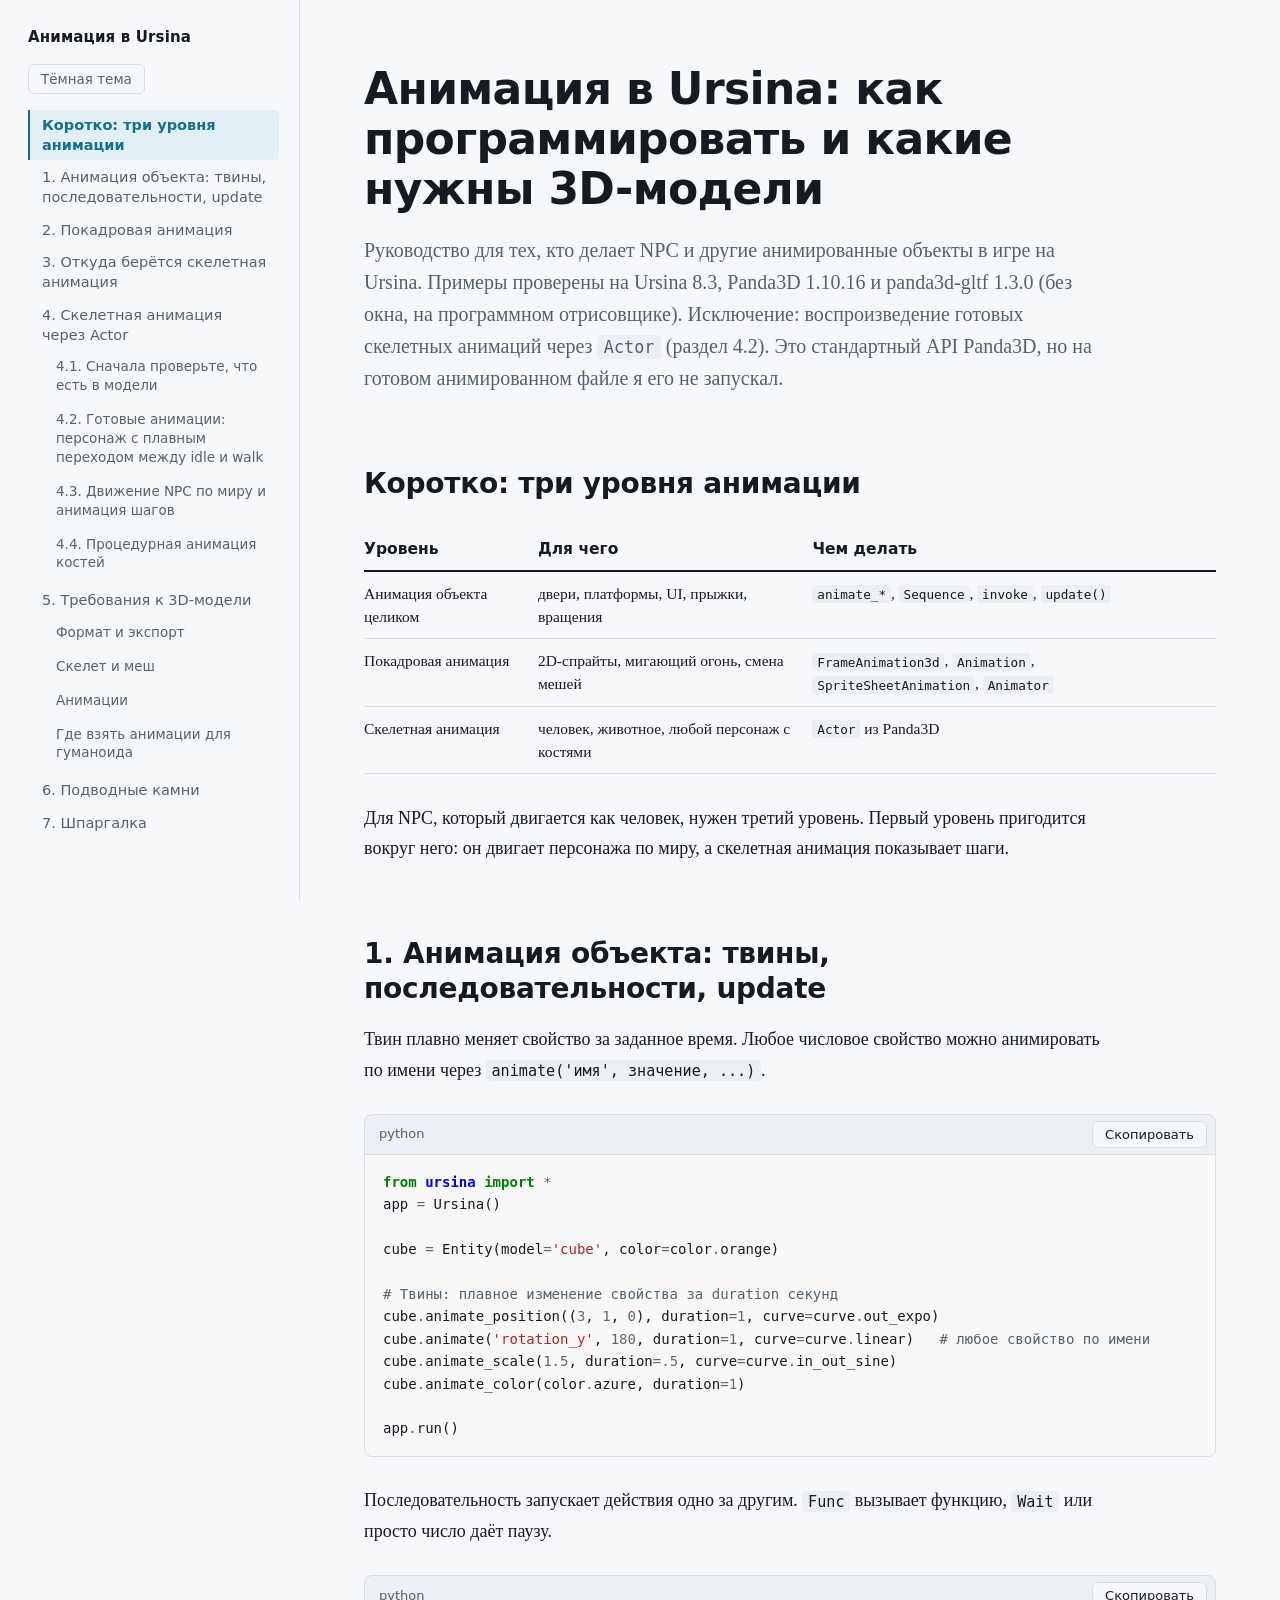
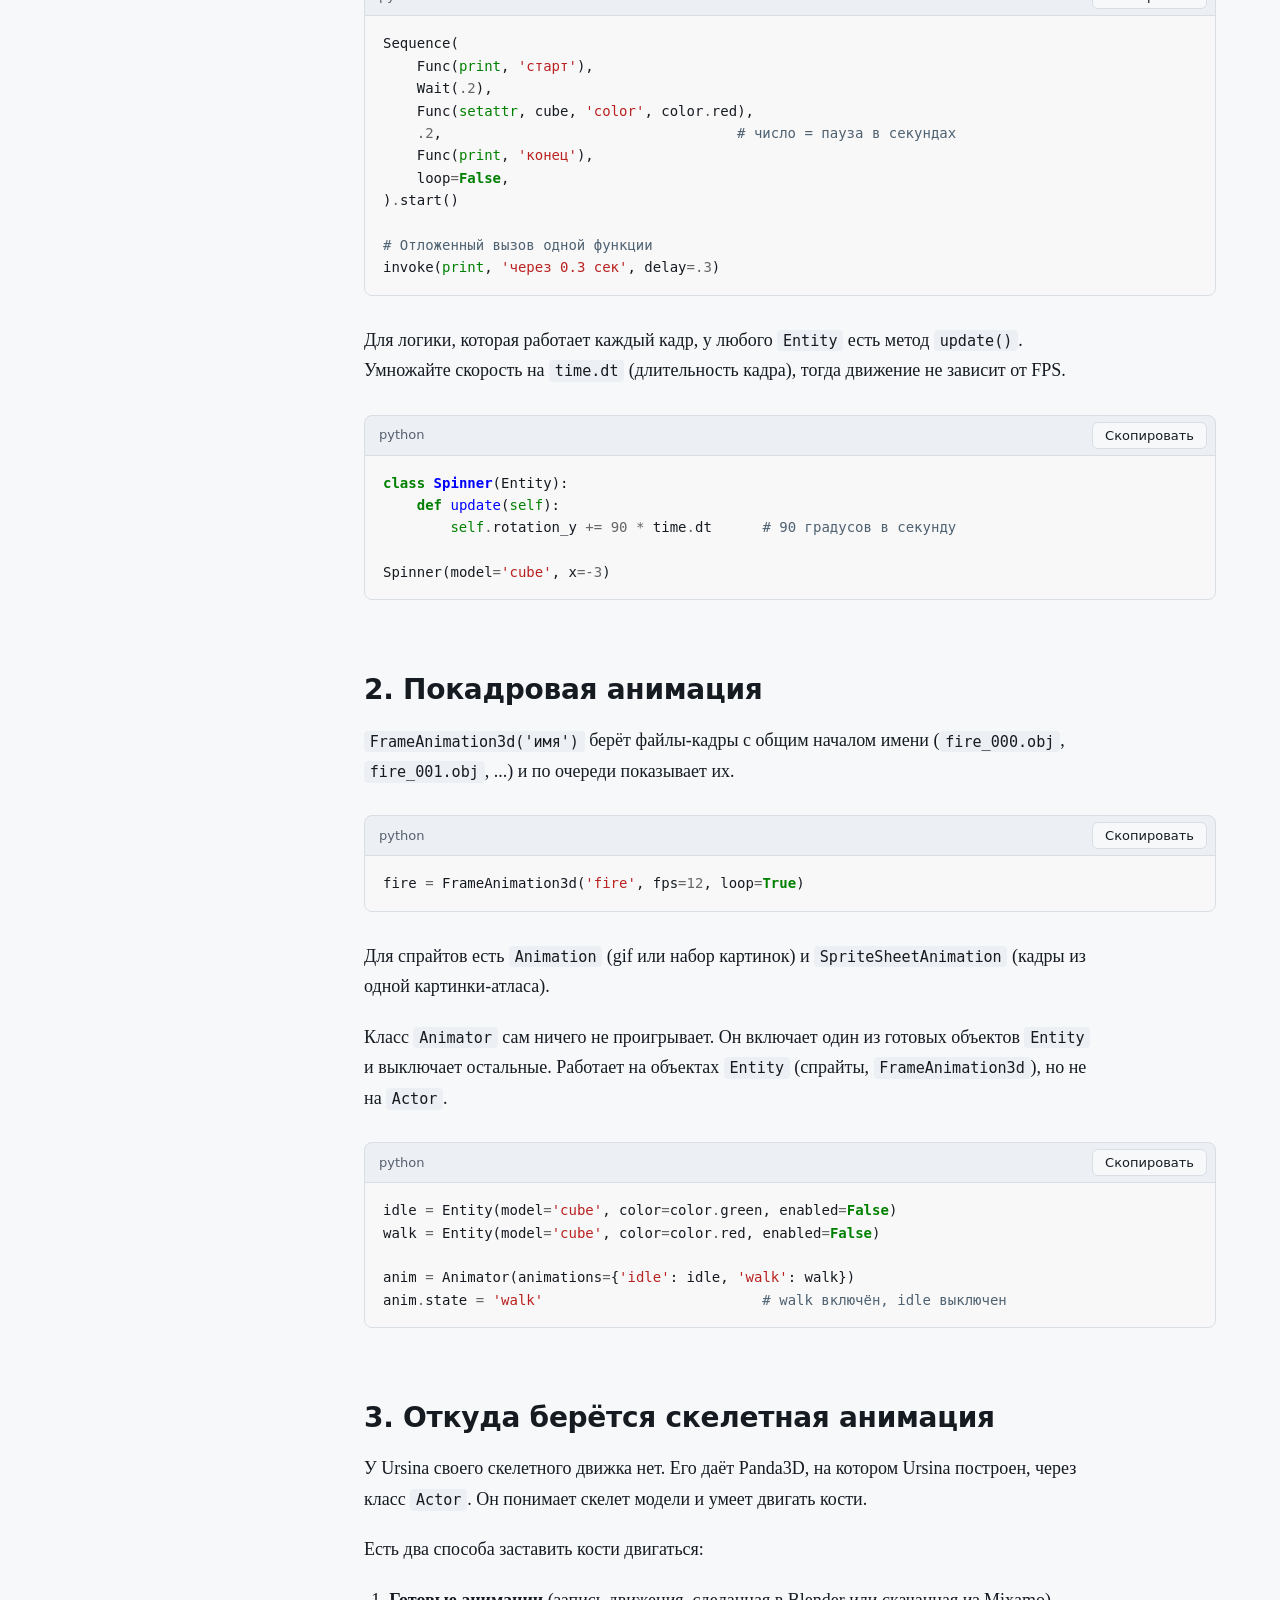
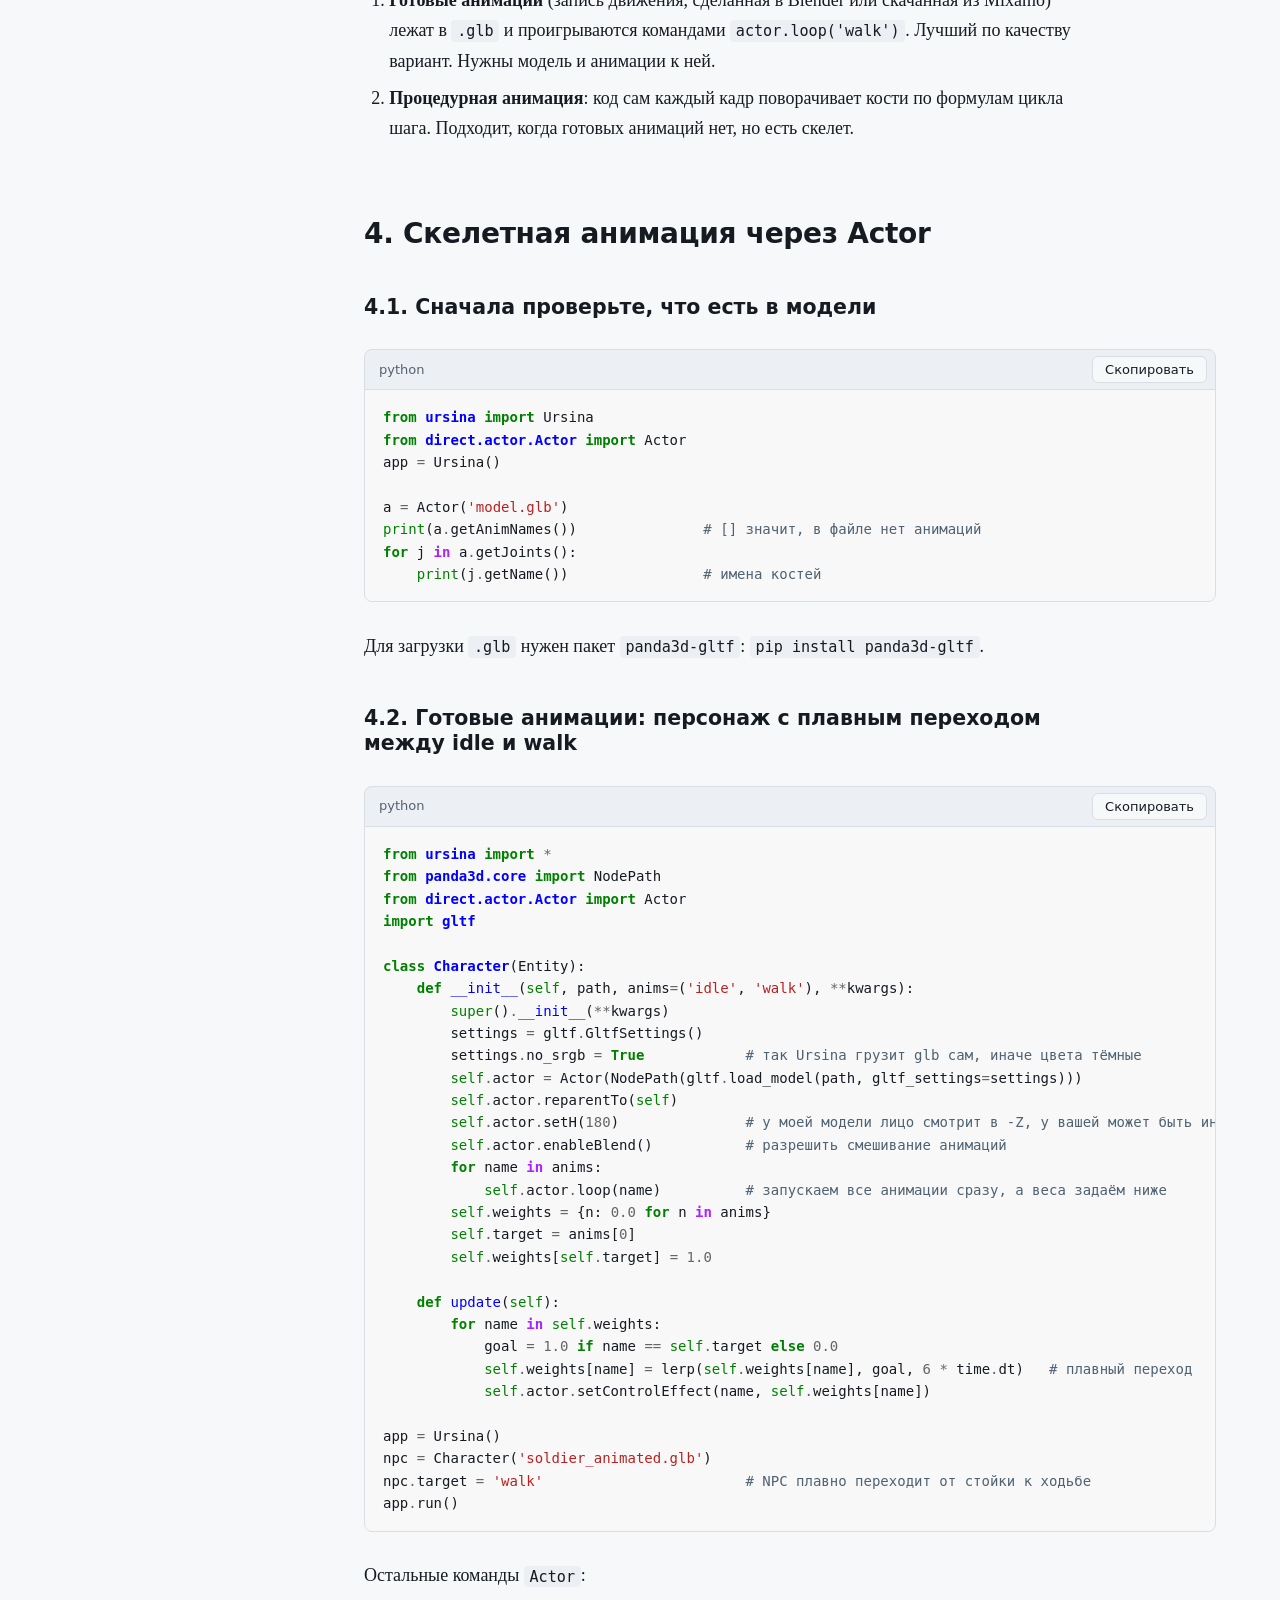
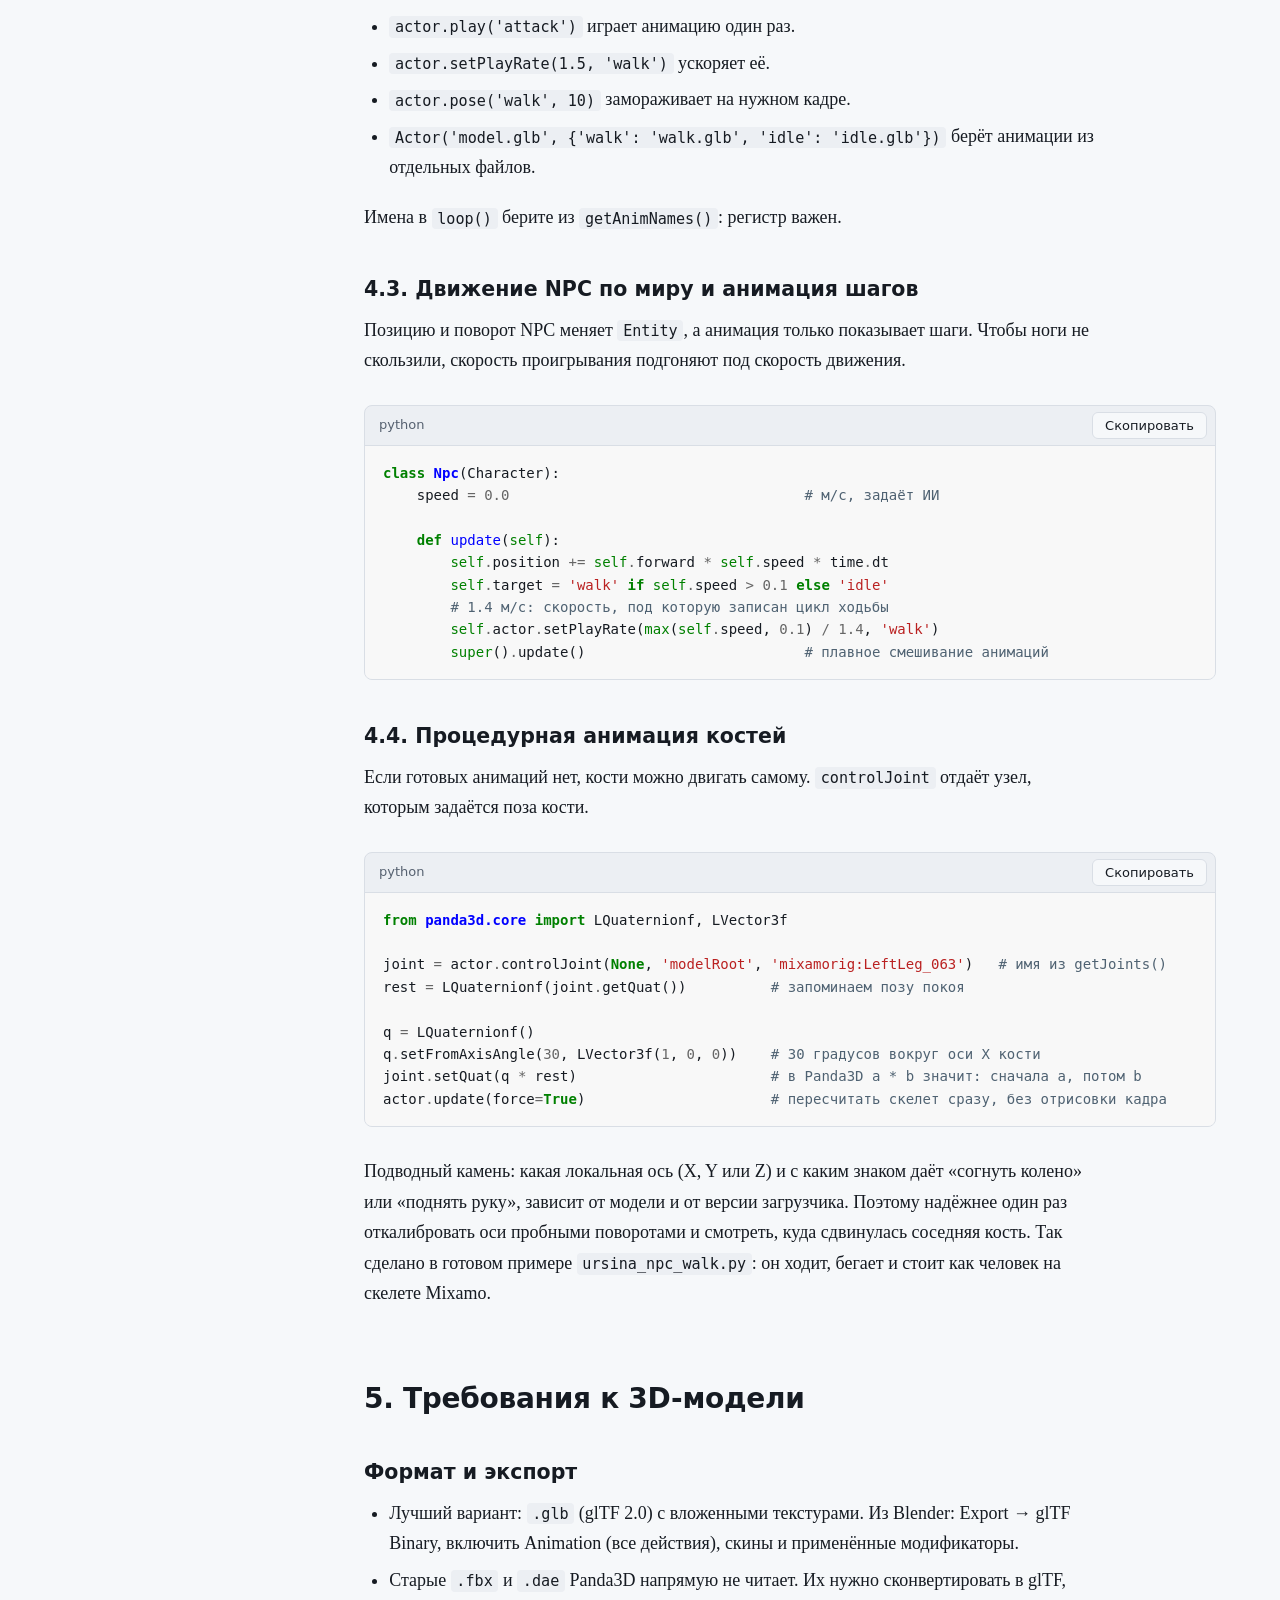
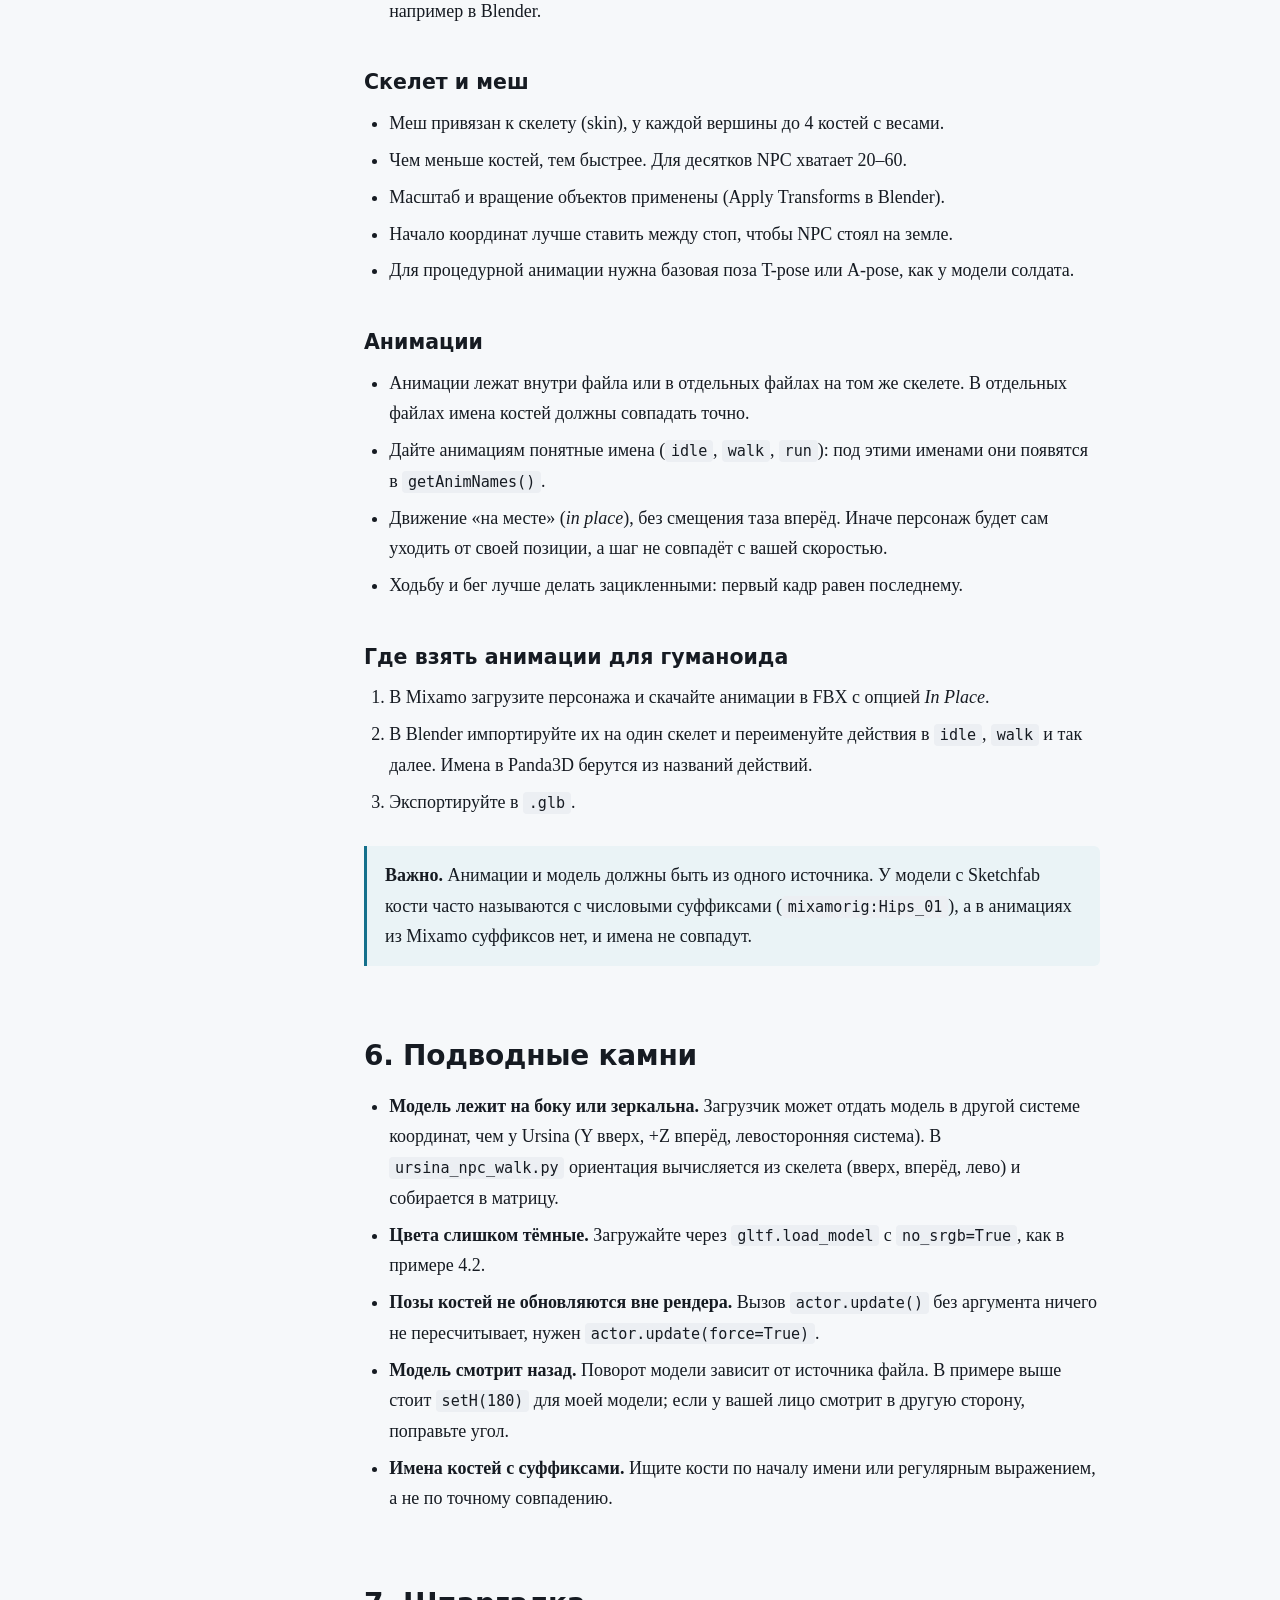
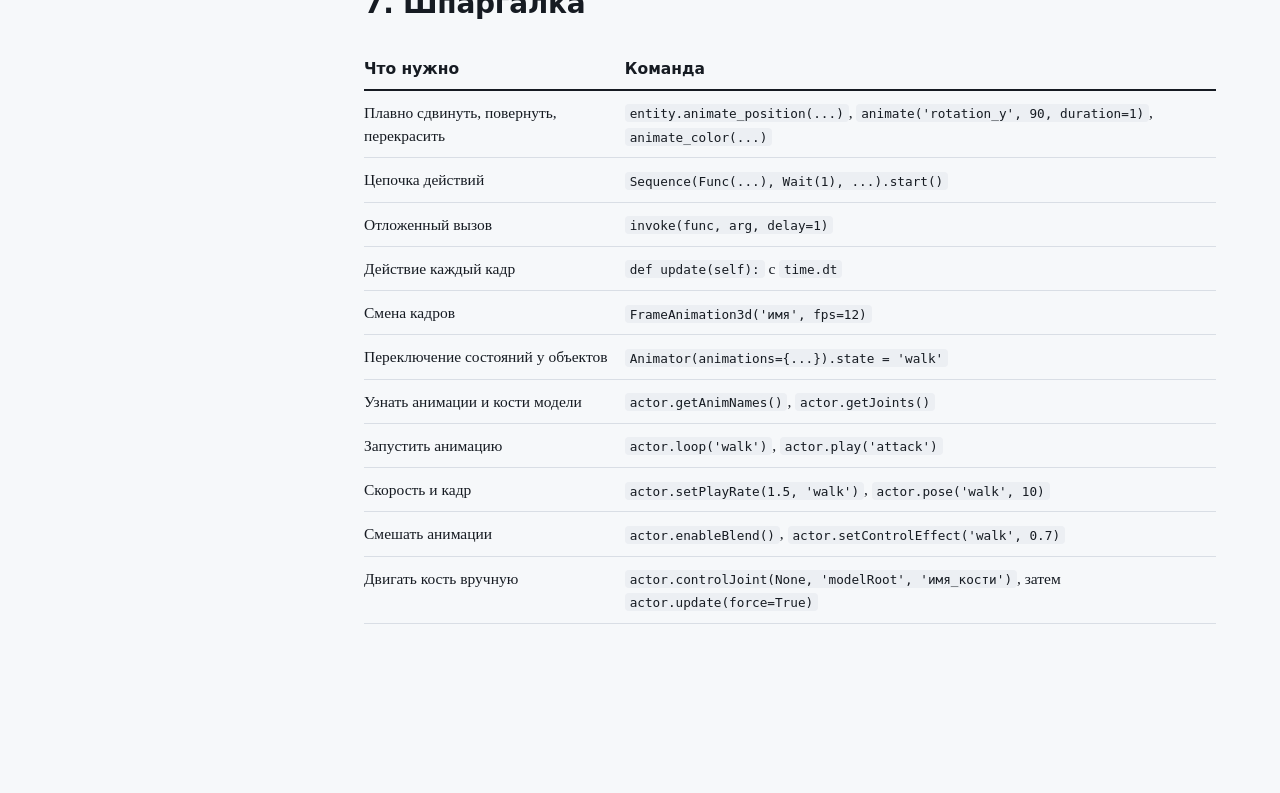
==== ursina_animation_guide.html @ b2404864 "Add files via upload" ====
<!DOCTYPE html>
<html lang="ru">
<head>
<meta charset="utf-8">
<meta name="viewport" content="width=device-width, initial-scale=1, viewport-fit=cover">
<title>Анимация в Ursina: как программировать и какие нужны 3D-модели</title>
<script>
/* Тема применяется до отрисовки, чтобы страница не мигала */
try { var t = localStorage.getItem('guide-theme'); if (t === 'dark' || t === 'light') document.documentElement.setAttribute('data-theme', t); } catch (e) {}
</script>
<style>
/* ---------- Цвет: светлая тема по умолчанию ---------- */
:root {
  --bg: #f6f8fa;
  --ink: #161b22;
  --muted: #566170;
  --rule: #d9dee5;
  --accent: #14708c;
  --accent-soft: #e2f0f5;
  --code-bg: #eceff3;
  --comment: #4f6272;
  --note-bg: #eaf3f6;
  --focus: #14708c;
  color-scheme: light;
}
@media (prefers-color-scheme: dark) {
  :root:not([data-theme="light"]) {
    --bg: #0e1217; --ink: #e3e8ee; --muted: #9aa5b3; --rule: #27303a;
    --accent: #67c3ea; --accent-soft: #14262f; --code-bg: #151b23;
    --comment: #8b9db0; --note-bg: #131f27; --focus: #67c3ea;
    color-scheme: dark;
  }
}
:root[data-theme="dark"] {
  --bg: #0e1217; --ink: #e3e8ee; --muted: #9aa5b3; --rule: #27303a;
  --accent: #67c3ea; --accent-soft: #14262f; --code-bg: #151b23;
  --comment: #8b9db0; --note-bg: #131f27; --focus: #67c3ea;
  color-scheme: dark;
}

/* ---------- База ---------- */
*, *::before, *::after { box-sizing: border-box; }
html { -webkit-text-size-adjust: 100%; }
@media (prefers-reduced-motion: no-preference) { html { scroll-behavior: smooth; } }
body {
  margin: 0;
  background: var(--bg);
  color: var(--ink);
  font-family: Georgia, "Noto Serif", "Times New Roman", serif;
  font-size: 18px;
  line-height: 1.7;
}
:focus-visible { outline: 2px solid var(--focus); outline-offset: 2px; border-radius: 3px; }
a { color: var(--accent); text-underline-offset: 3px; }

.sans, .toc, .topbar, .copy, .theme-toggle, h1, h2, h3, th, .lang {
  font-family: system-ui, -apple-system, "Segoe UI", Roboto, "Helvetica Neue", Arial, sans-serif;
}
code, pre, kbd {
  font-family: ui-monospace, "SF Mono", "Cascadia Code", Menlo, Consolas, "DejaVu Sans Mono", monospace;
}

/* ---------- Раскладка ---------- */
.layout { display: grid; grid-template-columns: 300px minmax(0, 1fr); min-height: 100vh; }

.sidebar {
  position: sticky; top: 0; height: 100vh; overflow-y: auto;
  padding: 28px 20px 24px 28px;
  border-right: 1px solid var(--rule);
  display: flex; flex-direction: column; gap: 16px;
}
.sidebar .brand {
  font: 600 15px/1.3 system-ui, -apple-system, "Segoe UI", Roboto, sans-serif;
  letter-spacing: .01em; margin: 0;
}
.toc { font-size: 14.5px; line-height: 1.4; flex: 1; }
.toc ul { list-style: none; margin: 0; padding: 0; }
.toc > ul > li { margin: 0 0 2px; }
.toc ul ul { margin: 2px 0 8px 0; }
.toc a {
  display: block; text-decoration: none; color: var(--muted);
  padding: 5px 10px 5px 12px; border-left: 2px solid transparent; border-radius: 0 4px 4px 0;
}
.toc ul ul a { padding-left: 26px; font-size: 13.5px; }
.toc a:hover { color: var(--ink); background: var(--accent-soft); }
.toc a[aria-current="location"] {
  color: var(--accent); border-left-color: var(--accent); background: var(--accent-soft); font-weight: 600;
}
.theme-toggle {
  align-self: flex-start; font-size: 13.5px; color: var(--muted); background: none;
  border: 1px solid var(--rule); border-radius: 6px; padding: 6px 12px; cursor: pointer;
}
.theme-toggle:hover { color: var(--ink); border-color: var(--muted); }

.main { padding: 64px clamp(20px, 5vw, 80px) 140px; min-width: 0; }
.prose { max-width: 56rem; margin: 0 auto 0 0; }
/* Текст держим в комфортной строке, а блоки кода и таблицы разрешаем шире: в коде важны комментарии */
.prose > p, .prose > ul, .prose > ol, .prose > h2, .prose > h3, .prose > blockquote, .hero { max-width: 46rem; }

/* ---------- Шапка документа ---------- */
.hero { margin-bottom: 48px; }
.hero h1 {
  font-size: clamp(30px, 4.4vw, 44px); line-height: 1.14; letter-spacing: -.015em;
  font-weight: 650; margin: 0 0 20px;
}
.lead { font-size: 20px; line-height: 1.6; color: var(--muted); margin: 0; }

/* ---------- Текст ---------- */
h2, h3 { line-height: 1.25; scroll-margin-top: 28px; position: relative; }
h2 { font-size: 28px; font-weight: 650; letter-spacing: -.01em; margin: 72px 0 18px; }
h3 { font-size: 20.5px; font-weight: 650; margin: 44px 0 12px; }
p, ul, ol { margin: 0 0 1.1em; }
li { margin-bottom: .35em; }
ul, ol { padding-left: 1.4em; }
strong { font-weight: 700; }
.anchor {
  position: absolute; left: -1.1em; top: 0; width: 1em; text-align: center;
  text-decoration: none; color: var(--muted); opacity: 0; font-weight: 400;
}
h2:hover .anchor, h3:hover .anchor, .anchor:focus-visible { opacity: 1; }

:not(pre) > code {
  background: var(--code-bg); padding: .12em .38em; border-radius: 4px; font-size: .84em;
  overflow-wrap: anywhere;
}

blockquote {
  margin: 1.6em 0; padding: 14px 18px; background: var(--note-bg);
  border-left: 3px solid var(--accent); border-radius: 0 6px 6px 0;
}
blockquote p:last-child { margin-bottom: 0; }

/* ---------- Таблицы ---------- */
.table-wrap { overflow-x: auto; margin: 1.6em 0; }
table { border-collapse: collapse; width: 100%; font-size: 15.5px; line-height: 1.5; }
th { text-align: left; font-weight: 650; padding: 8px 14px 8px 0; border-bottom: 2px solid var(--ink); white-space: nowrap; }
td { padding: 10px 14px 10px 0; border-bottom: 1px solid var(--rule); vertical-align: top; }
td code { font-size: .82em; }

/* ---------- Блоки кода ---------- */
.code { margin: 1.6em 0; border: 1px solid var(--rule); border-radius: 8px; overflow: hidden; background: var(--code-bg); }
.code-bar {
  display: flex; align-items: center; justify-content: space-between;
  padding: 6px 8px 6px 14px; border-bottom: 1px solid var(--rule);
}
.lang { font-size: 13px; color: var(--muted); }
.copy {
  font-size: 13px; color: var(--ink); background: var(--bg); border: 1px solid var(--rule);
  border-radius: 6px; padding: 5px 12px; cursor: pointer; min-width: 112px;
}
.copy:hover { border-color: var(--accent); color: var(--accent); }
.copy[data-state="done"] { border-color: var(--accent); color: var(--accent); }
.copy[data-state="fail"] { border-color: #c2410c; color: #c2410c; }
.code pre {
  margin: 0; padding: 16px 18px; overflow-x: auto; background: var(--code-bg);
  font-size: 14px; line-height: 1.6; tab-size: 4;
}
.code pre code { background: none; padding: 0; font-size: inherit; }

/* Комментарии в коде несут пояснения: делаем их читаемыми, не бледными */
.code pre .c, .code pre .c1, .code pre .cm, .code pre .ch, .code pre .cs, .code pre .sd { color: var(--comment) !important; font-style: normal !important; }

/* ---------- Мобильная верхняя панель ---------- */
.topbar { display: none; }
.backdrop { display: none; }

@media (max-width: 960px) {
  .layout { display: block; }
  .topbar {
    display: flex; align-items: center; gap: 12px;
    position: fixed; top: 0; left: 0; right: 0; z-index: 20; height: 52px;
    padding: 0 16px; padding-top: env(safe-area-inset-top, 0px);
    background: var(--bg); border-bottom: 1px solid var(--rule);
    font-size: 15px; font-weight: 600;
  }
  .topbar button {
    font: inherit; font-weight: 500; font-size: 14px; color: var(--ink); background: none;
    border: 1px solid var(--rule); border-radius: 6px; padding: 6px 12px; cursor: pointer;
  }
  .sidebar {
    position: fixed; z-index: 30; left: 0; top: 0; bottom: 0; width: min(320px, 86vw); height: auto;
    background: var(--bg); transform: translateX(-102%);
    padding-top: calc(28px + env(safe-area-inset-top, 0px));
    padding-bottom: calc(24px + env(safe-area-inset-bottom, 0px));
  }
  @media (prefers-reduced-motion: no-preference) { .sidebar { transition: transform .2s ease; } }
  body.nav-open .sidebar { transform: none; }
  body.nav-open .backdrop { display: block; position: fixed; inset: 0; z-index: 25; background: rgba(0, 0, 0, .4); }
  .main { padding-top: 84px; padding-left: max(20px, env(safe-area-inset-left, 0px)); padding-right: max(20px, env(safe-area-inset-right, 0px)); }
  h2, h3 { scroll-margin-top: 72px; }
  .anchor { display: none; }
  body { font-size: 17px; }
  .lead { font-size: 18px; }
}

@media print {
  .sidebar, .topbar, .copy, .anchor { display: none !important; }
  .layout { display: block; }
  body { background: #fff; color: #000; }
  .code pre { white-space: pre-wrap; }
}

/* ---------- Подсветка синтаксиса (Pygments) ---------- */
pre { line-height: 125%; }
td.linenos .normal { color: inherit; background-color: transparent; padding-left: 5px; padding-right: 5px; }
span.linenos { color: inherit; background-color: transparent; padding-left: 5px; padding-right: 5px; }
td.linenos .special { color: #000000; background-color: #ffffc0; padding-left: 5px; padding-right: 5px; }
span.linenos.special { color: #000000; background-color: #ffffc0; padding-left: 5px; padding-right: 5px; }
.code pre .hll { background-color: #ffffcc }
.code pre { background: #f8f8f8; }
.code pre .c { color: #3D7B7B; font-style: italic } /* Comment */
.code pre .err { border: 1px solid #F00 } /* Error */
.code pre .k { color: #008000; font-weight: bold } /* Keyword */
.code pre .o { color: #666 } /* Operator */
.code pre .ch { color: #3D7B7B; font-style: italic } /* Comment.Hashbang */
.code pre .cm { color: #3D7B7B; font-style: italic } /* Comment.Multiline */
.code pre .cp { color: #9C6500 } /* Comment.Preproc */
.code pre .cpf { color: #3D7B7B; font-style: italic } /* Comment.PreprocFile */
.code pre .c1 { color: #3D7B7B; font-style: italic } /* Comment.Single */
.code pre .cs { color: #3D7B7B; font-style: italic } /* Comment.Special */
.code pre .gd { color: #A00000 } /* Generic.Deleted */
.code pre .ge { font-style: italic } /* Generic.Emph */
.code pre .ges { font-weight: bold; font-style: italic } /* Generic.EmphStrong */
.code pre .gr { color: #E40000 } /* Generic.Error */
.code pre .gh { color: #000080; font-weight: bold } /* Generic.Heading */
.code pre .gi { color: #008400 } /* Generic.Inserted */
.code pre .go { color: #717171 } /* Generic.Output */
.code pre .gp { color: #000080; font-weight: bold } /* Generic.Prompt */
.code pre .gs { font-weight: bold } /* Generic.Strong */
.code pre .gu { color: #800080; font-weight: bold } /* Generic.Subheading */
.code pre .gt { color: #04D } /* Generic.Traceback */
.code pre .kc { color: #008000; font-weight: bold } /* Keyword.Constant */
.code pre .kd { color: #008000; font-weight: bold } /* Keyword.Declaration */
.code pre .kn { color: #008000; font-weight: bold } /* Keyword.Namespace */
.code pre .kp { color: #008000 } /* Keyword.Pseudo */
.code pre .kr { color: #008000; font-weight: bold } /* Keyword.Reserved */
.code pre .kt { color: #B00040 } /* Keyword.Type */
.code pre .m { color: #666 } /* Literal.Number */
.code pre .s { color: #BA2121 } /* Literal.String */
.code pre .na { color: #687822 } /* Name.Attribute */
.code pre .nb { color: #008000 } /* Name.Builtin */
.code pre .nc { color: #00F; font-weight: bold } /* Name.Class */
.code pre .no { color: #800 } /* Name.Constant */
.code pre .nd { color: #A2F } /* Name.Decorator */
.code pre .ni { color: #717171; font-weight: bold } /* Name.Entity */
.code pre .ne { color: #CB3F38; font-weight: bold } /* Name.Exception */
.code pre .nf { color: #00F } /* Name.Function */
.code pre .nl { color: #767600 } /* Name.Label */
.code pre .nn { color: #00F; font-weight: bold } /* Name.Namespace */
.code pre .nt { color: #008000; font-weight: bold } /* Name.Tag */
.code pre .nv { color: #19177C } /* Name.Variable */
.code pre .ow { color: #A2F; font-weight: bold } /* Operator.Word */
.code pre .w { color: #BBB } /* Text.Whitespace */
.code pre .mb { color: #666 } /* Literal.Number.Bin */
.code pre .mf { color: #666 } /* Literal.Number.Float */
.code pre .mh { color: #666 } /* Literal.Number.Hex */
.code pre .mi { color: #666 } /* Literal.Number.Integer */
.code pre .mo { color: #666 } /* Literal.Number.Oct */
.code pre .sa { color: #BA2121 } /* Literal.String.Affix */
.code pre .sb { color: #BA2121 } /* Literal.String.Backtick */
.code pre .sc { color: #BA2121 } /* Literal.String.Char */
.code pre .dl { color: #BA2121 } /* Literal.String.Delimiter */
.code pre .sd { color: #BA2121; font-style: italic } /* Literal.String.Doc */
.code pre .s2 { color: #BA2121 } /* Literal.String.Double */
.code pre .se { color: #AA5D1F; font-weight: bold } /* Literal.String.Escape */
.code pre .sh { color: #BA2121 } /* Literal.String.Heredoc */
.code pre .si { color: #A45A77; font-weight: bold } /* Literal.String.Interpol */
.code pre .sx { color: #008000 } /* Literal.String.Other */
.code pre .sr { color: #A45A77 } /* Literal.String.Regex */
.code pre .s1 { color: #BA2121 } /* Literal.String.Single */
.code pre .ss { color: #19177C } /* Literal.String.Symbol */
.code pre .bp { color: #008000 } /* Name.Builtin.Pseudo */
.code pre .fm { color: #00F } /* Name.Function.Magic */
.code pre .vc { color: #19177C } /* Name.Variable.Class */
.code pre .vg { color: #19177C } /* Name.Variable.Global */
.code pre .vi { color: #19177C } /* Name.Variable.Instance */
.code pre .vm { color: #19177C } /* Name.Variable.Magic */
.code pre .il { color: #666 } /* Literal.Number.Integer.Long */
@media (prefers-color-scheme: dark) {
pre { line-height: 125%; }
td.linenos .normal { color: #6e7681; background-color: #0d1117; padding-left: 5px; padding-right: 5px; }
span.linenos { color: #6e7681; background-color: #0d1117; padding-left: 5px; padding-right: 5px; }
td.linenos .special { color: #e6edf3; background-color: #6e7681; padding-left: 5px; padding-right: 5px; }
span.linenos.special { color: #e6edf3; background-color: #6e7681; padding-left: 5px; padding-right: 5px; }
:root:not([data-theme="light"]) .code pre .hll { background-color: #6e7681 }
:root:not([data-theme="light"]) .code pre { background: #0d1117; color: #E6EDF3 }
:root:not([data-theme="light"]) .code pre .c { color: #8B949E; font-style: italic } /* Comment */
:root:not([data-theme="light"]) .code pre .err { color: #F85149 } /* Error */
:root:not([data-theme="light"]) .code pre .esc { color: #E6EDF3 } /* Escape */
:root:not([data-theme="light"]) .code pre .g { color: #E6EDF3 } /* Generic */
:root:not([data-theme="light"]) .code pre .k { color: #FF7B72 } /* Keyword */
:root:not([data-theme="light"]) .code pre .l { color: #A5D6FF } /* Literal */
:root:not([data-theme="light"]) .code pre .n { color: #E6EDF3 } /* Name */
:root:not([data-theme="light"]) .code pre .o { color: #FF7B72; font-weight: bold } /* Operator */
:root:not([data-theme="light"]) .code pre .x { color: #E6EDF3 } /* Other */
:root:not([data-theme="light"]) .code pre .p { color: #E6EDF3 } /* Punctuation */
:root:not([data-theme="light"]) .code pre .ch { color: #8B949E; font-style: italic } /* Comment.Hashbang */
:root:not([data-theme="light"]) .code pre .cm { color: #8B949E; font-style: italic } /* Comment.Multiline */
:root:not([data-theme="light"]) .code pre .cp { color: #8B949E; font-weight: bold; font-style: italic } /* Comment.Preproc */
:root:not([data-theme="light"]) .code pre .cpf { color: #8B949E; font-style: italic } /* Comment.PreprocFile */
:root:not([data-theme="light"]) .code pre .c1 { color: #8B949E; font-style: italic } /* Comment.Single */
:root:not([data-theme="light"]) .code pre .cs { color: #8B949E; font-weight: bold; font-style: italic } /* Comment.Special */
:root:not([data-theme="light"]) .code pre .gd { color: #FFA198; background-color: #490202 } /* Generic.Deleted */
:root:not([data-theme="light"]) .code pre .ge { color: #E6EDF3; font-style: italic } /* Generic.Emph */
:root:not([data-theme="light"]) .code pre .ges { color: #E6EDF3; font-weight: bold; font-style: italic } /* Generic.EmphStrong */
:root:not([data-theme="light"]) .code pre .gr { color: #FFA198 } /* Generic.Error */
:root:not([data-theme="light"]) .code pre .gh { color: #79C0FF; font-weight: bold } /* Generic.Heading */
:root:not([data-theme="light"]) .code pre .gi { color: #56D364; background-color: #0F5323 } /* Generic.Inserted */
:root:not([data-theme="light"]) .code pre .go { color: #8B949E } /* Generic.Output */
:root:not([data-theme="light"]) .code pre .gp { color: #8B949E } /* Generic.Prompt */
:root:not([data-theme="light"]) .code pre .gs { color: #E6EDF3; font-weight: bold } /* Generic.Strong */
:root:not([data-theme="light"]) .code pre .gu { color: #79C0FF } /* Generic.Subheading */
:root:not([data-theme="light"]) .code pre .gt { color: #FF7B72 } /* Generic.Traceback */
:root:not([data-theme="light"]) .code pre .g-Underline { color: #E6EDF3; text-decoration: underline } /* Generic.Underline */
:root:not([data-theme="light"]) .code pre .kc { color: #79C0FF } /* Keyword.Constant */
:root:not([data-theme="light"]) .code pre .kd { color: #FF7B72 } /* Keyword.Declaration */
:root:not([data-theme="light"]) .code pre .kn { color: #FF7B72 } /* Keyword.Namespace */
:root:not([data-theme="light"]) .code pre .kp { color: #79C0FF } /* Keyword.Pseudo */
:root:not([data-theme="light"]) .code pre .kr { color: #FF7B72 } /* Keyword.Reserved */
:root:not([data-theme="light"]) .code pre .kt { color: #FF7B72 } /* Keyword.Type */
:root:not([data-theme="light"]) .code pre .ld { color: #79C0FF } /* Literal.Date */
:root:not([data-theme="light"]) .code pre .m { color: #A5D6FF } /* Literal.Number */
:root:not([data-theme="light"]) .code pre .s { color: #A5D6FF } /* Literal.String */
:root:not([data-theme="light"]) .code pre .na { color: #E6EDF3 } /* Name.Attribute */
:root:not([data-theme="light"]) .code pre .nb { color: #E6EDF3 } /* Name.Builtin */
:root:not([data-theme="light"]) .code pre .nc { color: #F0883E; font-weight: bold } /* Name.Class */
:root:not([data-theme="light"]) .code pre .no { color: #79C0FF; font-weight: bold } /* Name.Constant */
:root:not([data-theme="light"]) .code pre .nd { color: #D2A8FF; font-weight: bold } /* Name.Decorator */
:root:not([data-theme="light"]) .code pre .ni { color: #FFA657 } /* Name.Entity */
:root:not([data-theme="light"]) .code pre .ne { color: #F0883E; font-weight: bold } /* Name.Exception */
:root:not([data-theme="light"]) .code pre .nf { color: #D2A8FF; font-weight: bold } /* Name.Function */
:root:not([data-theme="light"]) .code pre .nl { color: #79C0FF; font-weight: bold } /* Name.Label */
:root:not([data-theme="light"]) .code pre .nn { color: #FF7B72 } /* Name.Namespace */
:root:not([data-theme="light"]) .code pre .nx { color: #E6EDF3 } /* Name.Other */
:root:not([data-theme="light"]) .code pre .py { color: #79C0FF } /* Name.Property */
:root:not([data-theme="light"]) .code pre .nt { color: #7EE787 } /* Name.Tag */
:root:not([data-theme="light"]) .code pre .nv { color: #79C0FF } /* Name.Variable */
:root:not([data-theme="light"]) .code pre .ow { color: #FF7B72; font-weight: bold } /* Operator.Word */
:root:not([data-theme="light"]) .code pre .pm { color: #E6EDF3 } /* Punctuation.Marker */
:root:not([data-theme="light"]) .code pre .w { color: #6E7681 } /* Text.Whitespace */
:root:not([data-theme="light"]) .code pre .mb { color: #A5D6FF } /* Literal.Number.Bin */
:root:not([data-theme="light"]) .code pre .mf { color: #A5D6FF } /* Literal.Number.Float */
:root:not([data-theme="light"]) .code pre .mh { color: #A5D6FF } /* Literal.Number.Hex */
:root:not([data-theme="light"]) .code pre .mi { color: #A5D6FF } /* Literal.Number.Integer */
:root:not([data-theme="light"]) .code pre .mo { color: #A5D6FF } /* Literal.Number.Oct */
:root:not([data-theme="light"]) .code pre .sa { color: #79C0FF } /* Literal.String.Affix */
:root:not([data-theme="light"]) .code pre .sb { color: #A5D6FF } /* Literal.String.Backtick */
:root:not([data-theme="light"]) .code pre .sc { color: #A5D6FF } /* Literal.String.Char */
:root:not([data-theme="light"]) .code pre .dl { color: #79C0FF } /* Literal.String.Delimiter */
:root:not([data-theme="light"]) .code pre .sd { color: #A5D6FF } /* Literal.String.Doc */
:root:not([data-theme="light"]) .code pre .s2 { color: #A5D6FF } /* Literal.String.Double */
:root:not([data-theme="light"]) .code pre .se { color: #79C0FF } /* Literal.String.Escape */
:root:not([data-theme="light"]) .code pre .sh { color: #79C0FF } /* Literal.String.Heredoc */
:root:not([data-theme="light"]) .code pre .si { color: #A5D6FF } /* Literal.String.Interpol */
:root:not([data-theme="light"]) .code pre .sx { color: #A5D6FF } /* Literal.String.Other */
:root:not([data-theme="light"]) .code pre .sr { color: #79C0FF } /* Literal.String.Regex */
:root:not([data-theme="light"]) .code pre .s1 { color: #A5D6FF } /* Literal.String.Single */
:root:not([data-theme="light"]) .code pre .ss { color: #A5D6FF } /* Literal.String.Symbol */
:root:not([data-theme="light"]) .code pre .bp { color: #E6EDF3 } /* Name.Builtin.Pseudo */
:root:not([data-theme="light"]) .code pre .fm { color: #D2A8FF; font-weight: bold } /* Name.Function.Magic */
:root:not([data-theme="light"]) .code pre .vc { color: #79C0FF } /* Name.Variable.Class */
:root:not([data-theme="light"]) .code pre .vg { color: #79C0FF } /* Name.Variable.Global */
:root:not([data-theme="light"]) .code pre .vi { color: #79C0FF } /* Name.Variable.Instance */
:root:not([data-theme="light"]) .code pre .vm { color: #79C0FF } /* Name.Variable.Magic */
:root:not([data-theme="light"]) .code pre .il { color: #A5D6FF } /* Literal.Number.Integer.Long */
}
pre { line-height: 125%; }
td.linenos .normal { color: #6e7681; background-color: #0d1117; padding-left: 5px; padding-right: 5px; }
span.linenos { color: #6e7681; background-color: #0d1117; padding-left: 5px; padding-right: 5px; }
td.linenos .special { color: #e6edf3; background-color: #6e7681; padding-left: 5px; padding-right: 5px; }
span.linenos.special { color: #e6edf3; background-color: #6e7681; padding-left: 5px; padding-right: 5px; }
:root[data-theme="dark"] .code pre .hll { background-color: #6e7681 }
:root[data-theme="dark"] .code pre { background: #0d1117; color: #E6EDF3 }
:root[data-theme="dark"] .code pre .c { color: #8B949E; font-style: italic } /* Comment */
:root[data-theme="dark"] .code pre .err { color: #F85149 } /* Error */
:root[data-theme="dark"] .code pre .esc { color: #E6EDF3 } /* Escape */
:root[data-theme="dark"] .code pre .g { color: #E6EDF3 } /* Generic */
:root[data-theme="dark"] .code pre .k { color: #FF7B72 } /* Keyword */
:root[data-theme="dark"] .code pre .l { color: #A5D6FF } /* Literal */
:root[data-theme="dark"] .code pre .n { color: #E6EDF3 } /* Name */
:root[data-theme="dark"] .code pre .o { color: #FF7B72; font-weight: bold } /* Operator */
:root[data-theme="dark"] .code pre .x { color: #E6EDF3 } /* Other */
:root[data-theme="dark"] .code pre .p { color: #E6EDF3 } /* Punctuation */
:root[data-theme="dark"] .code pre .ch { color: #8B949E; font-style: italic } /* Comment.Hashbang */
:root[data-theme="dark"] .code pre .cm { color: #8B949E; font-style: italic } /* Comment.Multiline */
:root[data-theme="dark"] .code pre .cp { color: #8B949E; font-weight: bold; font-style: italic } /* Comment.Preproc */
:root[data-theme="dark"] .code pre .cpf { color: #8B949E; font-style: italic } /* Comment.PreprocFile */
:root[data-theme="dark"] .code pre .c1 { color: #8B949E; font-style: italic } /* Comment.Single */
:root[data-theme="dark"] .code pre .cs { color: #8B949E; font-weight: bold; font-style: italic } /* Comment.Special */
:root[data-theme="dark"] .code pre .gd { color: #FFA198; background-color: #490202 } /* Generic.Deleted */
:root[data-theme="dark"] .code pre .ge { color: #E6EDF3; font-style: italic } /* Generic.Emph */
:root[data-theme="dark"] .code pre .ges { color: #E6EDF3; font-weight: bold; font-style: italic } /* Generic.EmphStrong */
:root[data-theme="dark"] .code pre .gr { color: #FFA198 } /* Generic.Error */
:root[data-theme="dark"] .code pre .gh { color: #79C0FF; font-weight: bold } /* Generic.Heading */
:root[data-theme="dark"] .code pre .gi { color: #56D364; background-color: #0F5323 } /* Generic.Inserted */
:root[data-theme="dark"] .code pre .go { color: #8B949E } /* Generic.Output */
:root[data-theme="dark"] .code pre .gp { color: #8B949E } /* Generic.Prompt */
:root[data-theme="dark"] .code pre .gs { color: #E6EDF3; font-weight: bold } /* Generic.Strong */
:root[data-theme="dark"] .code pre .gu { color: #79C0FF } /* Generic.Subheading */
:root[data-theme="dark"] .code pre .gt { color: #FF7B72 } /* Generic.Traceback */
:root[data-theme="dark"] .code pre .g-Underline { color: #E6EDF3; text-decoration: underline } /* Generic.Underline */
:root[data-theme="dark"] .code pre .kc { color: #79C0FF } /* Keyword.Constant */
:root[data-theme="dark"] .code pre .kd { color: #FF7B72 } /* Keyword.Declaration */
:root[data-theme="dark"] .code pre .kn { color: #FF7B72 } /* Keyword.Namespace */
:root[data-theme="dark"] .code pre .kp { color: #79C0FF } /* Keyword.Pseudo */
:root[data-theme="dark"] .code pre .kr { color: #FF7B72 } /* Keyword.Reserved */
:root[data-theme="dark"] .code pre .kt { color: #FF7B72 } /* Keyword.Type */
:root[data-theme="dark"] .code pre .ld { color: #79C0FF } /* Literal.Date */
:root[data-theme="dark"] .code pre .m { color: #A5D6FF } /* Literal.Number */
:root[data-theme="dark"] .code pre .s { color: #A5D6FF } /* Literal.String */
:root[data-theme="dark"] .code pre .na { color: #E6EDF3 } /* Name.Attribute */
:root[data-theme="dark"] .code pre .nb { color: #E6EDF3 } /* Name.Builtin */
:root[data-theme="dark"] .code pre .nc { color: #F0883E; font-weight: bold } /* Name.Class */
:root[data-theme="dark"] .code pre .no { color: #79C0FF; font-weight: bold } /* Name.Constant */
:root[data-theme="dark"] .code pre .nd { color: #D2A8FF; font-weight: bold } /* Name.Decorator */
:root[data-theme="dark"] .code pre .ni { color: #FFA657 } /* Name.Entity */
:root[data-theme="dark"] .code pre .ne { color: #F0883E; font-weight: bold } /* Name.Exception */
:root[data-theme="dark"] .code pre .nf { color: #D2A8FF; font-weight: bold } /* Name.Function */
:root[data-theme="dark"] .code pre .nl { color: #79C0FF; font-weight: bold } /* Name.Label */
:root[data-theme="dark"] .code pre .nn { color: #FF7B72 } /* Name.Namespace */
:root[data-theme="dark"] .code pre .nx { color: #E6EDF3 } /* Name.Other */
:root[data-theme="dark"] .code pre .py { color: #79C0FF } /* Name.Property */
:root[data-theme="dark"] .code pre .nt { color: #7EE787 } /* Name.Tag */
:root[data-theme="dark"] .code pre .nv { color: #79C0FF } /* Name.Variable */
:root[data-theme="dark"] .code pre .ow { color: #FF7B72; font-weight: bold } /* Operator.Word */
:root[data-theme="dark"] .code pre .pm { color: #E6EDF3 } /* Punctuation.Marker */
:root[data-theme="dark"] .code pre .w { color: #6E7681 } /* Text.Whitespace */
:root[data-theme="dark"] .code pre .mb { color: #A5D6FF } /* Literal.Number.Bin */
:root[data-theme="dark"] .code pre .mf { color: #A5D6FF } /* Literal.Number.Float */
:root[data-theme="dark"] .code pre .mh { color: #A5D6FF } /* Literal.Number.Hex */
:root[data-theme="dark"] .code pre .mi { color: #A5D6FF } /* Literal.Number.Integer */
:root[data-theme="dark"] .code pre .mo { color: #A5D6FF } /* Literal.Number.Oct */
:root[data-theme="dark"] .code pre .sa { color: #79C0FF } /* Literal.String.Affix */
:root[data-theme="dark"] .code pre .sb { color: #A5D6FF } /* Literal.String.Backtick */
:root[data-theme="dark"] .code pre .sc { color: #A5D6FF } /* Literal.String.Char */
:root[data-theme="dark"] .code pre .dl { color: #79C0FF } /* Literal.String.Delimiter */
:root[data-theme="dark"] .code pre .sd { color: #A5D6FF } /* Literal.String.Doc */
:root[data-theme="dark"] .code pre .s2 { color: #A5D6FF } /* Literal.String.Double */
:root[data-theme="dark"] .code pre .se { color: #79C0FF } /* Literal.String.Escape */
:root[data-theme="dark"] .code pre .sh { color: #79C0FF } /* Literal.String.Heredoc */
:root[data-theme="dark"] .code pre .si { color: #A5D6FF } /* Literal.String.Interpol */
:root[data-theme="dark"] .code pre .sx { color: #A5D6FF } /* Literal.String.Other */
:root[data-theme="dark"] .code pre .sr { color: #79C0FF } /* Literal.String.Regex */
:root[data-theme="dark"] .code pre .s1 { color: #A5D6FF } /* Literal.String.Single */
:root[data-theme="dark"] .code pre .ss { color: #A5D6FF } /* Literal.String.Symbol */
:root[data-theme="dark"] .code pre .bp { color: #E6EDF3 } /* Name.Builtin.Pseudo */
:root[data-theme="dark"] .code pre .fm { color: #D2A8FF; font-weight: bold } /* Name.Function.Magic */
:root[data-theme="dark"] .code pre .vc { color: #79C0FF } /* Name.Variable.Class */
:root[data-theme="dark"] .code pre .vg { color: #79C0FF } /* Name.Variable.Global */
:root[data-theme="dark"] .code pre .vi { color: #79C0FF } /* Name.Variable.Instance */
:root[data-theme="dark"] .code pre .vm { color: #79C0FF } /* Name.Variable.Magic */
:root[data-theme="dark"] .code pre .il { color: #A5D6FF } /* Literal.Number.Integer.Long */
</style>
</head>
<body>
<div class="topbar">
  <button type="button" id="menu" aria-expanded="false" aria-controls="sidebar">Содержание</button>
  <span>Анимация в Ursina</span>
</div>
<div class="backdrop" id="backdrop"></div>

<div class="layout">
  <aside class="sidebar" id="sidebar">
    <p class="brand">Анимация в Ursina</p>
    <button type="button" class="theme-toggle" id="theme" hidden>Тёмная тема</button>
    <nav class="toc" aria-label="Содержание"><ul><li><a href="#коротко-три-уровня-анимации">Коротко: три уровня анимации</a></li><li><a href="#1-анимация-объекта-твины-последовательности-update">1. Анимация объекта: твины, последовательности, update</a></li><li><a href="#2-покадровая-анимация">2. Покадровая анимация</a></li><li><a href="#3-откуда-берётся-скелетная-анимация">3. Откуда берётся скелетная анимация</a></li><li><a href="#4-скелетная-анимация-через-actor">4. Скелетная анимация через Actor</a><ul><li><a href="#41-сначала-проверьте-что-есть-в-модели">4.1. Сначала проверьте, что есть в модели</a></li><li><a href="#42-готовые-анимации-персонаж-с-плавным-переходом-между-idle-и-walk">4.2. Готовые анимации: персонаж с плавным переходом между idle и walk</a></li><li><a href="#43-движение-npc-по-миру-и-анимация-шагов">4.3. Движение NPC по миру и анимация шагов</a></li><li><a href="#44-процедурная-анимация-костей">4.4. Процедурная анимация костей</a></li></ul></li><li><a href="#5-требования-к-3d-модели">5. Требования к 3D-модели</a><ul><li><a href="#формат-и-экспорт">Формат и экспорт</a></li><li><a href="#скелет-и-меш">Скелет и меш</a></li><li><a href="#анимации">Анимации</a></li><li><a href="#где-взять-анимации-для-гуманоида">Где взять анимации для гуманоида</a></li></ul></li><li><a href="#6-подводные-камни">6. Подводные камни</a></li><li><a href="#7-шпаргалка">7. Шпаргалка</a></li></ul></nav>
  </aside>

  <main class="main">
    <article class="prose">
<header class="hero"><h1 id="анимация-в-ursina-как-программировать-и-какие-нужны-3d-модели">Анимация в Ursina: как программировать и какие нужны 3D-модели</h1><p class="lead">Руководство для тех, кто делает NPC и другие анимированные объекты в игре на Ursina. Примеры проверены на Ursina 8.3, Panda3D 1.10.16 и panda3d-gltf 1.3.0 (без окна, на программном отрисовщике). Исключение: воспроизведение готовых скелетных анимаций через <code>Actor</code> (раздел 4.2). Это стандартный API Panda3D, но на готовом анимированном файле я его не запускал.</p></header>
<h2 id="коротко-три-уровня-анимации">Коротко: три уровня анимации<a class="anchor" href="#коротко-три-уровня-анимации" title="Ссылка на раздел">#</a></h2>
<div class="table-wrap"><table>
<thead>
<tr>
<th>Уровень</th>
<th>Для чего</th>
<th>Чем делать</th>
</tr>
</thead>
<tbody>
<tr>
<td>Анимация объекта целиком</td>
<td>двери, платформы, UI, прыжки, вращения</td>
<td><code>animate_*</code>, <code>Sequence</code>, <code>invoke</code>, <code>update()</code></td>
</tr>
<tr>
<td>Покадровая анимация</td>
<td>2D-спрайты, мигающий огонь, смена мешей</td>
<td><code>FrameAnimation3d</code>, <code>Animation</code>, <code>SpriteSheetAnimation</code>, <code>Animator</code></td>
</tr>
<tr>
<td>Скелетная анимация</td>
<td>человек, животное, любой персонаж с костями</td>
<td><code>Actor</code> из Panda3D</td>
</tr>
</tbody>
</table></div>
<p>Для NPC, который двигается как человек, нужен третий уровень. Первый уровень пригодится вокруг него: он двигает персонажа по миру, а скелетная анимация показывает шаги.</p>
<h2 id="1-анимация-объекта-твины-последовательности-update">1. Анимация объекта: твины, последовательности, update<a class="anchor" href="#1-анимация-объекта-твины-последовательности-update" title="Ссылка на раздел">#</a></h2>
<p>Твин плавно меняет свойство за заданное время. Любое числовое свойство можно анимировать по имени через <code>animate('имя', значение, ...)</code>.</p>
<figure class="code"><div class="code-bar"><span class="lang">python</span><button class="copy" type="button" hidden>Скопировать</button></div><pre tabindex="0"><code><span class="kn">from</span><span class="w"> </span><span class="nn">ursina</span><span class="w"> </span><span class="kn">import</span> <span class="o">*</span>
<span class="n">app</span> <span class="o">=</span> <span class="n">Ursina</span><span class="p">()</span>

<span class="n">cube</span> <span class="o">=</span> <span class="n">Entity</span><span class="p">(</span><span class="n">model</span><span class="o">=</span><span class="s1">&#39;cube&#39;</span><span class="p">,</span> <span class="n">color</span><span class="o">=</span><span class="n">color</span><span class="o">.</span><span class="n">orange</span><span class="p">)</span>

<span class="c1"># Твины: плавное изменение свойства за duration секунд</span>
<span class="n">cube</span><span class="o">.</span><span class="n">animate_position</span><span class="p">((</span><span class="mi">3</span><span class="p">,</span> <span class="mi">1</span><span class="p">,</span> <span class="mi">0</span><span class="p">),</span> <span class="n">duration</span><span class="o">=</span><span class="mi">1</span><span class="p">,</span> <span class="n">curve</span><span class="o">=</span><span class="n">curve</span><span class="o">.</span><span class="n">out_expo</span><span class="p">)</span>
<span class="n">cube</span><span class="o">.</span><span class="n">animate</span><span class="p">(</span><span class="s1">&#39;rotation_y&#39;</span><span class="p">,</span> <span class="mi">180</span><span class="p">,</span> <span class="n">duration</span><span class="o">=</span><span class="mi">1</span><span class="p">,</span> <span class="n">curve</span><span class="o">=</span><span class="n">curve</span><span class="o">.</span><span class="n">linear</span><span class="p">)</span>   <span class="c1"># любое свойство по имени</span>
<span class="n">cube</span><span class="o">.</span><span class="n">animate_scale</span><span class="p">(</span><span class="mf">1.5</span><span class="p">,</span> <span class="n">duration</span><span class="o">=</span><span class="mf">.5</span><span class="p">,</span> <span class="n">curve</span><span class="o">=</span><span class="n">curve</span><span class="o">.</span><span class="n">in_out_sine</span><span class="p">)</span>
<span class="n">cube</span><span class="o">.</span><span class="n">animate_color</span><span class="p">(</span><span class="n">color</span><span class="o">.</span><span class="n">azure</span><span class="p">,</span> <span class="n">duration</span><span class="o">=</span><span class="mi">1</span><span class="p">)</span>

<span class="n">app</span><span class="o">.</span><span class="n">run</span><span class="p">()</span></code></pre></figure>
<p>Последовательность запускает действия одно за другим. <code>Func</code> вызывает функцию, <code>Wait</code> или просто число даёт паузу.</p>
<figure class="code"><div class="code-bar"><span class="lang">python</span><button class="copy" type="button" hidden>Скопировать</button></div><pre tabindex="0"><code><span class="n">Sequence</span><span class="p">(</span>
    <span class="n">Func</span><span class="p">(</span><span class="nb">print</span><span class="p">,</span> <span class="s1">&#39;старт&#39;</span><span class="p">),</span>
    <span class="n">Wait</span><span class="p">(</span><span class="mf">.2</span><span class="p">),</span>
    <span class="n">Func</span><span class="p">(</span><span class="nb">setattr</span><span class="p">,</span> <span class="n">cube</span><span class="p">,</span> <span class="s1">&#39;color&#39;</span><span class="p">,</span> <span class="n">color</span><span class="o">.</span><span class="n">red</span><span class="p">),</span>
    <span class="mf">.2</span><span class="p">,</span>                                   <span class="c1"># число = пауза в секундах</span>
    <span class="n">Func</span><span class="p">(</span><span class="nb">print</span><span class="p">,</span> <span class="s1">&#39;конец&#39;</span><span class="p">),</span>
    <span class="n">loop</span><span class="o">=</span><span class="kc">False</span><span class="p">,</span>
<span class="p">)</span><span class="o">.</span><span class="n">start</span><span class="p">()</span>

<span class="c1"># Отложенный вызов одной функции</span>
<span class="n">invoke</span><span class="p">(</span><span class="nb">print</span><span class="p">,</span> <span class="s1">&#39;через 0.3 сек&#39;</span><span class="p">,</span> <span class="n">delay</span><span class="o">=</span><span class="mf">.3</span><span class="p">)</span></code></pre></figure>
<p>Для логики, которая работает каждый кадр, у любого <code>Entity</code> есть метод <code>update()</code>. Умножайте скорость на <code>time.dt</code> (длительность кадра), тогда движение не зависит от FPS.</p>
<figure class="code"><div class="code-bar"><span class="lang">python</span><button class="copy" type="button" hidden>Скопировать</button></div><pre tabindex="0"><code><span class="k">class</span><span class="w"> </span><span class="nc">Spinner</span><span class="p">(</span><span class="n">Entity</span><span class="p">):</span>
    <span class="k">def</span><span class="w"> </span><span class="nf">update</span><span class="p">(</span><span class="bp">self</span><span class="p">):</span>
        <span class="bp">self</span><span class="o">.</span><span class="n">rotation_y</span> <span class="o">+=</span> <span class="mi">90</span> <span class="o">*</span> <span class="n">time</span><span class="o">.</span><span class="n">dt</span>      <span class="c1"># 90 градусов в секунду</span>

<span class="n">Spinner</span><span class="p">(</span><span class="n">model</span><span class="o">=</span><span class="s1">&#39;cube&#39;</span><span class="p">,</span> <span class="n">x</span><span class="o">=-</span><span class="mi">3</span><span class="p">)</span></code></pre></figure>
<h2 id="2-покадровая-анимация">2. Покадровая анимация<a class="anchor" href="#2-покадровая-анимация" title="Ссылка на раздел">#</a></h2>
<p><code>FrameAnimation3d('имя')</code> берёт файлы-кадры с общим началом имени (<code>fire_000.obj</code>, <code>fire_001.obj</code>, ...) и по очереди показывает их.</p>
<figure class="code"><div class="code-bar"><span class="lang">python</span><button class="copy" type="button" hidden>Скопировать</button></div><pre tabindex="0"><code><span class="n">fire</span> <span class="o">=</span> <span class="n">FrameAnimation3d</span><span class="p">(</span><span class="s1">&#39;fire&#39;</span><span class="p">,</span> <span class="n">fps</span><span class="o">=</span><span class="mi">12</span><span class="p">,</span> <span class="n">loop</span><span class="o">=</span><span class="kc">True</span><span class="p">)</span></code></pre></figure>
<p>Для спрайтов есть <code>Animation</code> (gif или набор картинок) и <code>SpriteSheetAnimation</code> (кадры из одной картинки-атласа).</p>
<p>Класс <code>Animator</code> сам ничего не проигрывает. Он включает один из готовых объектов <code>Entity</code> и выключает остальные. Работает на объектах <code>Entity</code> (спрайты, <code>FrameAnimation3d</code>), но не на <code>Actor</code>.</p>
<figure class="code"><div class="code-bar"><span class="lang">python</span><button class="copy" type="button" hidden>Скопировать</button></div><pre tabindex="0"><code><span class="n">idle</span> <span class="o">=</span> <span class="n">Entity</span><span class="p">(</span><span class="n">model</span><span class="o">=</span><span class="s1">&#39;cube&#39;</span><span class="p">,</span> <span class="n">color</span><span class="o">=</span><span class="n">color</span><span class="o">.</span><span class="n">green</span><span class="p">,</span> <span class="n">enabled</span><span class="o">=</span><span class="kc">False</span><span class="p">)</span>
<span class="n">walk</span> <span class="o">=</span> <span class="n">Entity</span><span class="p">(</span><span class="n">model</span><span class="o">=</span><span class="s1">&#39;cube&#39;</span><span class="p">,</span> <span class="n">color</span><span class="o">=</span><span class="n">color</span><span class="o">.</span><span class="n">red</span><span class="p">,</span> <span class="n">enabled</span><span class="o">=</span><span class="kc">False</span><span class="p">)</span>

<span class="n">anim</span> <span class="o">=</span> <span class="n">Animator</span><span class="p">(</span><span class="n">animations</span><span class="o">=</span><span class="p">{</span><span class="s1">&#39;idle&#39;</span><span class="p">:</span> <span class="n">idle</span><span class="p">,</span> <span class="s1">&#39;walk&#39;</span><span class="p">:</span> <span class="n">walk</span><span class="p">})</span>
<span class="n">anim</span><span class="o">.</span><span class="n">state</span> <span class="o">=</span> <span class="s1">&#39;walk&#39;</span>                          <span class="c1"># walk включён, idle выключен</span></code></pre></figure>
<h2 id="3-откуда-берётся-скелетная-анимация">3. Откуда берётся скелетная анимация<a class="anchor" href="#3-откуда-берётся-скелетная-анимация" title="Ссылка на раздел">#</a></h2>
<p>У Ursina своего скелетного движка нет. Его даёт Panda3D, на котором Ursina построен, через класс <code>Actor</code>. Он понимает скелет модели и умеет двигать кости.</p>
<p>Есть два способа заставить кости двигаться:</p>
<ol>
<li><strong>Готовые анимации</strong> (запись движения, сделанная в Blender или скачанная из Mixamo) лежат в <code>.glb</code> и проигрываются командами <code>actor.loop('walk')</code>. Лучший по качеству вариант. Нужны модель и анимации к ней.</li>
<li><strong>Процедурная анимация</strong>: код сам каждый кадр поворачивает кости по формулам цикла шага. Подходит, когда готовых анимаций нет, но есть скелет.</li>
</ol>
<h2 id="4-скелетная-анимация-через-actor">4. Скелетная анимация через Actor<a class="anchor" href="#4-скелетная-анимация-через-actor" title="Ссылка на раздел">#</a></h2>
<h3 id="41-сначала-проверьте-что-есть-в-модели">4.1. Сначала проверьте, что есть в модели<a class="anchor" href="#41-сначала-проверьте-что-есть-в-модели" title="Ссылка на раздел">#</a></h3>
<figure class="code"><div class="code-bar"><span class="lang">python</span><button class="copy" type="button" hidden>Скопировать</button></div><pre tabindex="0"><code><span class="kn">from</span><span class="w"> </span><span class="nn">ursina</span><span class="w"> </span><span class="kn">import</span> <span class="n">Ursina</span>
<span class="kn">from</span><span class="w"> </span><span class="nn">direct.actor.Actor</span><span class="w"> </span><span class="kn">import</span> <span class="n">Actor</span>
<span class="n">app</span> <span class="o">=</span> <span class="n">Ursina</span><span class="p">()</span>

<span class="n">a</span> <span class="o">=</span> <span class="n">Actor</span><span class="p">(</span><span class="s1">&#39;model.glb&#39;</span><span class="p">)</span>
<span class="nb">print</span><span class="p">(</span><span class="n">a</span><span class="o">.</span><span class="n">getAnimNames</span><span class="p">())</span>               <span class="c1"># [] значит, в файле нет анимаций</span>
<span class="k">for</span> <span class="n">j</span> <span class="ow">in</span> <span class="n">a</span><span class="o">.</span><span class="n">getJoints</span><span class="p">():</span>
    <span class="nb">print</span><span class="p">(</span><span class="n">j</span><span class="o">.</span><span class="n">getName</span><span class="p">())</span>                <span class="c1"># имена костей</span></code></pre></figure>
<p>Для загрузки <code>.glb</code> нужен пакет <code>panda3d-gltf</code>: <code>pip install panda3d-gltf</code>.</p>
<h3 id="42-готовые-анимации-персонаж-с-плавным-переходом-между-idle-и-walk">4.2. Готовые анимации: персонаж с плавным переходом между idle и walk<a class="anchor" href="#42-готовые-анимации-персонаж-с-плавным-переходом-между-idle-и-walk" title="Ссылка на раздел">#</a></h3>
<figure class="code"><div class="code-bar"><span class="lang">python</span><button class="copy" type="button" hidden>Скопировать</button></div><pre tabindex="0"><code><span class="kn">from</span><span class="w"> </span><span class="nn">ursina</span><span class="w"> </span><span class="kn">import</span> <span class="o">*</span>
<span class="kn">from</span><span class="w"> </span><span class="nn">panda3d.core</span><span class="w"> </span><span class="kn">import</span> <span class="n">NodePath</span>
<span class="kn">from</span><span class="w"> </span><span class="nn">direct.actor.Actor</span><span class="w"> </span><span class="kn">import</span> <span class="n">Actor</span>
<span class="kn">import</span><span class="w"> </span><span class="nn">gltf</span>

<span class="k">class</span><span class="w"> </span><span class="nc">Character</span><span class="p">(</span><span class="n">Entity</span><span class="p">):</span>
    <span class="k">def</span><span class="w"> </span><span class="fm">__init__</span><span class="p">(</span><span class="bp">self</span><span class="p">,</span> <span class="n">path</span><span class="p">,</span> <span class="n">anims</span><span class="o">=</span><span class="p">(</span><span class="s1">&#39;idle&#39;</span><span class="p">,</span> <span class="s1">&#39;walk&#39;</span><span class="p">),</span> <span class="o">**</span><span class="n">kwargs</span><span class="p">):</span>
        <span class="nb">super</span><span class="p">()</span><span class="o">.</span><span class="fm">__init__</span><span class="p">(</span><span class="o">**</span><span class="n">kwargs</span><span class="p">)</span>
        <span class="n">settings</span> <span class="o">=</span> <span class="n">gltf</span><span class="o">.</span><span class="n">GltfSettings</span><span class="p">()</span>
        <span class="n">settings</span><span class="o">.</span><span class="n">no_srgb</span> <span class="o">=</span> <span class="kc">True</span>            <span class="c1"># так Ursina грузит glb сам, иначе цвета тёмные</span>
        <span class="bp">self</span><span class="o">.</span><span class="n">actor</span> <span class="o">=</span> <span class="n">Actor</span><span class="p">(</span><span class="n">NodePath</span><span class="p">(</span><span class="n">gltf</span><span class="o">.</span><span class="n">load_model</span><span class="p">(</span><span class="n">path</span><span class="p">,</span> <span class="n">gltf_settings</span><span class="o">=</span><span class="n">settings</span><span class="p">)))</span>
        <span class="bp">self</span><span class="o">.</span><span class="n">actor</span><span class="o">.</span><span class="n">reparentTo</span><span class="p">(</span><span class="bp">self</span><span class="p">)</span>
        <span class="bp">self</span><span class="o">.</span><span class="n">actor</span><span class="o">.</span><span class="n">setH</span><span class="p">(</span><span class="mi">180</span><span class="p">)</span>               <span class="c1"># у моей модели лицо смотрит в -Z, у вашей может быть иначе</span>
        <span class="bp">self</span><span class="o">.</span><span class="n">actor</span><span class="o">.</span><span class="n">enableBlend</span><span class="p">()</span>           <span class="c1"># разрешить смешивание анимаций</span>
        <span class="k">for</span> <span class="n">name</span> <span class="ow">in</span> <span class="n">anims</span><span class="p">:</span>
            <span class="bp">self</span><span class="o">.</span><span class="n">actor</span><span class="o">.</span><span class="n">loop</span><span class="p">(</span><span class="n">name</span><span class="p">)</span>          <span class="c1"># запускаем все анимации сразу, а веса задаём ниже</span>
        <span class="bp">self</span><span class="o">.</span><span class="n">weights</span> <span class="o">=</span> <span class="p">{</span><span class="n">n</span><span class="p">:</span> <span class="mf">0.0</span> <span class="k">for</span> <span class="n">n</span> <span class="ow">in</span> <span class="n">anims</span><span class="p">}</span>
        <span class="bp">self</span><span class="o">.</span><span class="n">target</span> <span class="o">=</span> <span class="n">anims</span><span class="p">[</span><span class="mi">0</span><span class="p">]</span>
        <span class="bp">self</span><span class="o">.</span><span class="n">weights</span><span class="p">[</span><span class="bp">self</span><span class="o">.</span><span class="n">target</span><span class="p">]</span> <span class="o">=</span> <span class="mf">1.0</span>

    <span class="k">def</span><span class="w"> </span><span class="nf">update</span><span class="p">(</span><span class="bp">self</span><span class="p">):</span>
        <span class="k">for</span> <span class="n">name</span> <span class="ow">in</span> <span class="bp">self</span><span class="o">.</span><span class="n">weights</span><span class="p">:</span>
            <span class="n">goal</span> <span class="o">=</span> <span class="mf">1.0</span> <span class="k">if</span> <span class="n">name</span> <span class="o">==</span> <span class="bp">self</span><span class="o">.</span><span class="n">target</span> <span class="k">else</span> <span class="mf">0.0</span>
            <span class="bp">self</span><span class="o">.</span><span class="n">weights</span><span class="p">[</span><span class="n">name</span><span class="p">]</span> <span class="o">=</span> <span class="n">lerp</span><span class="p">(</span><span class="bp">self</span><span class="o">.</span><span class="n">weights</span><span class="p">[</span><span class="n">name</span><span class="p">],</span> <span class="n">goal</span><span class="p">,</span> <span class="mi">6</span> <span class="o">*</span> <span class="n">time</span><span class="o">.</span><span class="n">dt</span><span class="p">)</span>   <span class="c1"># плавный переход</span>
            <span class="bp">self</span><span class="o">.</span><span class="n">actor</span><span class="o">.</span><span class="n">setControlEffect</span><span class="p">(</span><span class="n">name</span><span class="p">,</span> <span class="bp">self</span><span class="o">.</span><span class="n">weights</span><span class="p">[</span><span class="n">name</span><span class="p">])</span>

<span class="n">app</span> <span class="o">=</span> <span class="n">Ursina</span><span class="p">()</span>
<span class="n">npc</span> <span class="o">=</span> <span class="n">Character</span><span class="p">(</span><span class="s1">&#39;soldier_animated.glb&#39;</span><span class="p">)</span>
<span class="n">npc</span><span class="o">.</span><span class="n">target</span> <span class="o">=</span> <span class="s1">&#39;walk&#39;</span>                        <span class="c1"># NPC плавно переходит от стойки к ходьбе</span>
<span class="n">app</span><span class="o">.</span><span class="n">run</span><span class="p">()</span></code></pre></figure>
<p>Остальные команды <code>Actor</code>:</p>
<ul>
<li><code>actor.play('attack')</code> играет анимацию один раз.</li>
<li><code>actor.setPlayRate(1.5, 'walk')</code> ускоряет её.</li>
<li><code>actor.pose('walk', 10)</code> замораживает на нужном кадре.</li>
<li><code>Actor('model.glb', {'walk': 'walk.glb', 'idle': 'idle.glb'})</code> берёт анимации из отдельных файлов.</li>
</ul>
<p>Имена в <code>loop()</code> берите из <code>getAnimNames()</code>: регистр важен.</p>
<h3 id="43-движение-npc-по-миру-и-анимация-шагов">4.3. Движение NPC по миру и анимация шагов<a class="anchor" href="#43-движение-npc-по-миру-и-анимация-шагов" title="Ссылка на раздел">#</a></h3>
<p>Позицию и поворот NPC меняет <code>Entity</code>, а анимация только показывает шаги. Чтобы ноги не скользили, скорость проигрывания подгоняют под скорость движения.</p>
<figure class="code"><div class="code-bar"><span class="lang">python</span><button class="copy" type="button" hidden>Скопировать</button></div><pre tabindex="0"><code><span class="k">class</span><span class="w"> </span><span class="nc">Npc</span><span class="p">(</span><span class="n">Character</span><span class="p">):</span>
    <span class="n">speed</span> <span class="o">=</span> <span class="mf">0.0</span>                                   <span class="c1"># м/с, задаёт ИИ</span>

    <span class="k">def</span><span class="w"> </span><span class="nf">update</span><span class="p">(</span><span class="bp">self</span><span class="p">):</span>
        <span class="bp">self</span><span class="o">.</span><span class="n">position</span> <span class="o">+=</span> <span class="bp">self</span><span class="o">.</span><span class="n">forward</span> <span class="o">*</span> <span class="bp">self</span><span class="o">.</span><span class="n">speed</span> <span class="o">*</span> <span class="n">time</span><span class="o">.</span><span class="n">dt</span>
        <span class="bp">self</span><span class="o">.</span><span class="n">target</span> <span class="o">=</span> <span class="s1">&#39;walk&#39;</span> <span class="k">if</span> <span class="bp">self</span><span class="o">.</span><span class="n">speed</span> <span class="o">&gt;</span> <span class="mf">0.1</span> <span class="k">else</span> <span class="s1">&#39;idle&#39;</span>
        <span class="c1"># 1.4 м/с: скорость, под которую записан цикл ходьбы</span>
        <span class="bp">self</span><span class="o">.</span><span class="n">actor</span><span class="o">.</span><span class="n">setPlayRate</span><span class="p">(</span><span class="nb">max</span><span class="p">(</span><span class="bp">self</span><span class="o">.</span><span class="n">speed</span><span class="p">,</span> <span class="mf">0.1</span><span class="p">)</span> <span class="o">/</span> <span class="mf">1.4</span><span class="p">,</span> <span class="s1">&#39;walk&#39;</span><span class="p">)</span>
        <span class="nb">super</span><span class="p">()</span><span class="o">.</span><span class="n">update</span><span class="p">()</span>                          <span class="c1"># плавное смешивание анимаций</span></code></pre></figure>
<h3 id="44-процедурная-анимация-костей">4.4. Процедурная анимация костей<a class="anchor" href="#44-процедурная-анимация-костей" title="Ссылка на раздел">#</a></h3>
<p>Если готовых анимаций нет, кости можно двигать самому. <code>controlJoint</code> отдаёт узел, которым задаётся поза кости.</p>
<figure class="code"><div class="code-bar"><span class="lang">python</span><button class="copy" type="button" hidden>Скопировать</button></div><pre tabindex="0"><code><span class="kn">from</span><span class="w"> </span><span class="nn">panda3d.core</span><span class="w"> </span><span class="kn">import</span> <span class="n">LQuaternionf</span><span class="p">,</span> <span class="n">LVector3f</span>

<span class="n">joint</span> <span class="o">=</span> <span class="n">actor</span><span class="o">.</span><span class="n">controlJoint</span><span class="p">(</span><span class="kc">None</span><span class="p">,</span> <span class="s1">&#39;modelRoot&#39;</span><span class="p">,</span> <span class="s1">&#39;mixamorig:LeftLeg_063&#39;</span><span class="p">)</span>   <span class="c1"># имя из getJoints()</span>
<span class="n">rest</span> <span class="o">=</span> <span class="n">LQuaternionf</span><span class="p">(</span><span class="n">joint</span><span class="o">.</span><span class="n">getQuat</span><span class="p">())</span>          <span class="c1"># запоминаем позу покоя</span>

<span class="n">q</span> <span class="o">=</span> <span class="n">LQuaternionf</span><span class="p">()</span>
<span class="n">q</span><span class="o">.</span><span class="n">setFromAxisAngle</span><span class="p">(</span><span class="mi">30</span><span class="p">,</span> <span class="n">LVector3f</span><span class="p">(</span><span class="mi">1</span><span class="p">,</span> <span class="mi">0</span><span class="p">,</span> <span class="mi">0</span><span class="p">))</span>    <span class="c1"># 30 градусов вокруг оси X кости</span>
<span class="n">joint</span><span class="o">.</span><span class="n">setQuat</span><span class="p">(</span><span class="n">q</span> <span class="o">*</span> <span class="n">rest</span><span class="p">)</span>                       <span class="c1"># в Panda3D a * b значит: сначала a, потом b</span>
<span class="n">actor</span><span class="o">.</span><span class="n">update</span><span class="p">(</span><span class="n">force</span><span class="o">=</span><span class="kc">True</span><span class="p">)</span>                      <span class="c1"># пересчитать скелет сразу, без отрисовки кадра</span></code></pre></figure>
<p>Подводный камень: какая локальная ось (X, Y или Z) и с каким знаком даёт «согнуть колено» или «поднять руку», зависит от модели и от версии загрузчика. Поэтому надёжнее один раз откалибровать оси пробными поворотами и смотреть, куда сдвинулась соседняя кость. Так сделано в готовом примере <code>ursina_npc_walk.py</code>: он ходит, бегает и стоит как человек на скелете Mixamo.</p>
<h2 id="5-требования-к-3d-модели">5. Требования к 3D-модели<a class="anchor" href="#5-требования-к-3d-модели" title="Ссылка на раздел">#</a></h2>
<h3 id="формат-и-экспорт">Формат и экспорт<a class="anchor" href="#формат-и-экспорт" title="Ссылка на раздел">#</a></h3>
<ul>
<li>Лучший вариант: <code>.glb</code> (glTF 2.0) с вложенными текстурами. Из Blender: Export → glTF Binary, включить Animation (все действия), скины и применённые модификаторы.</li>
<li>Старые <code>.fbx</code> и <code>.dae</code> Panda3D напрямую не читает. Их нужно сконвертировать в glTF, например в Blender.</li>
</ul>
<h3 id="скелет-и-меш">Скелет и меш<a class="anchor" href="#скелет-и-меш" title="Ссылка на раздел">#</a></h3>
<ul>
<li>Меш привязан к скелету (skin), у каждой вершины до 4 костей с весами.</li>
<li>Чем меньше костей, тем быстрее. Для десятков NPC хватает 20–60.</li>
<li>Масштаб и вращение объектов применены (Apply Transforms в Blender).</li>
<li>Начало координат лучше ставить между стоп, чтобы NPC стоял на земле.</li>
<li>Для процедурной анимации нужна базовая поза T-pose или A-pose, как у модели солдата.</li>
</ul>
<h3 id="анимации">Анимации<a class="anchor" href="#анимации" title="Ссылка на раздел">#</a></h3>
<ul>
<li>Анимации лежат внутри файла или в отдельных файлах на том же скелете. В отдельных файлах имена костей должны совпадать точно.</li>
<li>Дайте анимациям понятные имена (<code>idle</code>, <code>walk</code>, <code>run</code>): под этими именами они появятся в <code>getAnimNames()</code>.</li>
<li>Движение «на месте» (<em>in place</em>), без смещения таза вперёд. Иначе персонаж будет сам уходить от своей позиции, а шаг не совпадёт с вашей скоростью.</li>
<li>Ходьбу и бег лучше делать зацикленными: первый кадр равен последнему.</li>
</ul>
<h3 id="где-взять-анимации-для-гуманоида">Где взять анимации для гуманоида<a class="anchor" href="#где-взять-анимации-для-гуманоида" title="Ссылка на раздел">#</a></h3>
<ol>
<li>В Mixamo загрузите персонажа и скачайте анимации в FBX с опцией <em>In Place</em>.</li>
<li>В Blender импортируйте их на один скелет и переименуйте действия в <code>idle</code>, <code>walk</code> и так далее. Имена в Panda3D берутся из названий действий.</li>
<li>Экспортируйте в <code>.glb</code>.</li>
</ol>
<blockquote>
<p><strong>Важно.</strong> Анимации и модель должны быть из одного источника. У модели с Sketchfab кости часто называются с числовыми суффиксами (<code>mixamorig:Hips_01</code>), а в анимациях из Mixamo суффиксов нет, и имена не совпадут.</p>
</blockquote>
<h2 id="6-подводные-камни">6. Подводные камни<a class="anchor" href="#6-подводные-камни" title="Ссылка на раздел">#</a></h2>
<ul>
<li><strong>Модель лежит на боку или зеркальна.</strong> Загрузчик может отдать модель в другой системе координат, чем у Ursina (Y вверх, +Z вперёд, левосторонняя система). В <code>ursina_npc_walk.py</code> ориентация вычисляется из скелета (вверх, вперёд, лево) и собирается в матрицу.</li>
<li><strong>Цвета слишком тёмные.</strong> Загружайте через <code>gltf.load_model</code> с <code>no_srgb=True</code>, как в примере 4.2.</li>
<li><strong>Позы костей не обновляются вне рендера.</strong> Вызов <code>actor.update()</code> без аргумента ничего не пересчитывает, нужен <code>actor.update(force=True)</code>.</li>
<li><strong>Модель смотрит назад.</strong> Поворот модели зависит от источника файла. В примере выше стоит <code>setH(180)</code> для моей модели; если у вашей лицо смотрит в другую сторону, поправьте угол.</li>
<li><strong>Имена костей с суффиксами.</strong> Ищите кости по началу имени или регулярным выражением, а не по точному совпадению.</li>
</ul>
<h2 id="7-шпаргалка">7. Шпаргалка<a class="anchor" href="#7-шпаргалка" title="Ссылка на раздел">#</a></h2>
<div class="table-wrap"><table>
<thead>
<tr>
<th>Что нужно</th>
<th>Команда</th>
</tr>
</thead>
<tbody>
<tr>
<td>Плавно сдвинуть, повернуть, перекрасить</td>
<td><code>entity.animate_position(...)</code>, <code>animate('rotation_y', 90, duration=1)</code>, <code>animate_color(...)</code></td>
</tr>
<tr>
<td>Цепочка действий</td>
<td><code>Sequence(Func(...), Wait(1), ...).start()</code></td>
</tr>
<tr>
<td>Отложенный вызов</td>
<td><code>invoke(func, arg, delay=1)</code></td>
</tr>
<tr>
<td>Действие каждый кадр</td>
<td><code>def update(self):</code> с <code>time.dt</code></td>
</tr>
<tr>
<td>Смена кадров</td>
<td><code>FrameAnimation3d('имя', fps=12)</code></td>
</tr>
<tr>
<td>Переключение состояний у объектов</td>
<td><code>Animator(animations={...}).state = 'walk'</code></td>
</tr>
<tr>
<td>Узнать анимации и кости модели</td>
<td><code>actor.getAnimNames()</code>, <code>actor.getJoints()</code></td>
</tr>
<tr>
<td>Запустить анимацию</td>
<td><code>actor.loop('walk')</code>, <code>actor.play('attack')</code></td>
</tr>
<tr>
<td>Скорость и кадр</td>
<td><code>actor.setPlayRate(1.5, 'walk')</code>, <code>actor.pose('walk', 10)</code></td>
</tr>
<tr>
<td>Смешать анимации</td>
<td><code>actor.enableBlend()</code>, <code>actor.setControlEffect('walk', 0.7)</code></td>
</tr>
<tr>
<td>Двигать кость вручную</td>
<td><code>actor.controlJoint(None, 'modelRoot', 'имя_кости')</code>, затем <code>actor.update(force=True)</code></td>
</tr>
</tbody>
</table></div>
    </article>
  </main>
</div>

<script>
(function () {
  var root = document.documentElement;
  var body = document.body;

  /* ---------- Тема ---------- */
  var themeBtn = document.getElementById('theme');
  function effectiveTheme() {
    var t = root.getAttribute('data-theme');
    if (t) return t;
    return window.matchMedia && window.matchMedia('(prefers-color-scheme: dark)').matches ? 'dark' : 'light';
  }
  function updateThemeLabel() { themeBtn.textContent = effectiveTheme() === 'dark' ? 'Светлая тема' : 'Тёмная тема'; }
  themeBtn.hidden = false;
  updateThemeLabel();
  themeBtn.addEventListener('click', function () {
    var next = effectiveTheme() === 'dark' ? 'light' : 'dark';
    root.setAttribute('data-theme', next);
    try { localStorage.setItem('guide-theme', next); } catch (e) {}
    updateThemeLabel();
  });

  /* ---------- Копирование кода ---------- */
  function copyText(text) {
    if (navigator.clipboard && window.isSecureContext) return navigator.clipboard.writeText(text);
    return new Promise(function (resolve, reject) {
      var ta = document.createElement('textarea');
      ta.value = text; ta.setAttribute('readonly', '');
      ta.style.position = 'fixed'; ta.style.opacity = '0';
      document.body.appendChild(ta); ta.select();
      var ok = false;
      try { ok = document.execCommand('copy'); } catch (e) {}
      document.body.removeChild(ta);
      ok ? resolve() : reject(new Error('copy failed'));
    });
  }
  Array.prototype.forEach.call(document.querySelectorAll('.code'), function (fig) {
    var btn = fig.querySelector('.copy');
    var code = fig.querySelector('pre code');
    var timer;
    btn.hidden = false;
    btn.addEventListener('click', function () {
      copyText(code.textContent).then(function () {
        btn.textContent = 'Скопировано'; btn.dataset.state = 'done';
      }, function () {
        btn.textContent = 'Не удалось'; btn.dataset.state = 'fail';
      }).then(function () {
        clearTimeout(timer);
        timer = setTimeout(function () { btn.textContent = 'Скопировать'; delete btn.dataset.state; }, 1800);
      });
    });
  });

  /* ---------- Оглавление: подсветка текущего раздела ---------- */
  var nav = document.getElementById('sidebar');
  var links = Array.prototype.slice.call(document.querySelectorAll('.toc a'));
  var items = links.map(function (a) {
    return { a: a, h: document.getElementById(decodeURIComponent(a.getAttribute('href').slice(1))) };
  }).filter(function (x) { return x.h; });
  var current = null, ticking = false;

  function update() {
    ticking = false;
    var line = window.innerWidth <= 960 ? 96 : 80;
    var found = items.length ? items[0] : null;
    for (var i = 0; i < items.length; i++) {
      if (items[i].h.getBoundingClientRect().top <= line) found = items[i]; else break;
    }
    if (window.innerHeight + window.scrollY >= document.documentElement.scrollHeight - 4 && items.length) {
      found = items[items.length - 1];
    }
    if (!found || found === current) return;
    if (current) current.a.removeAttribute('aria-current');
    current = found;
    current.a.setAttribute('aria-current', 'location');
    var r = current.a.getBoundingClientRect(), b = nav.getBoundingClientRect();
    if (r.top < b.top + 60) nav.scrollTop -= (b.top + 60 - r.top);
    else if (r.bottom > b.bottom - 60) nav.scrollTop += (r.bottom - (b.bottom - 60));
  }
  window.addEventListener('scroll', function () {
    if (!ticking) { ticking = true; requestAnimationFrame(update); }
  }, { passive: true });
  window.addEventListener('resize', update);
  update();

  /* ---------- Мобильное меню ---------- */
  var menu = document.getElementById('menu');
  function setNav(open) {
    body.classList.toggle('nav-open', open);
    menu.setAttribute('aria-expanded', open ? 'true' : 'false');
  }
  menu.addEventListener('click', function () { setNav(!body.classList.contains('nav-open')); });
  document.getElementById('backdrop').addEventListener('click', function () { setNav(false); });
  document.addEventListener('keydown', function (e) { if (e.key === 'Escape') setNav(false); });
  links.forEach(function (a) { a.addEventListener('click', function () { setNav(false); }); });
})();
</script>
</body>
</html>
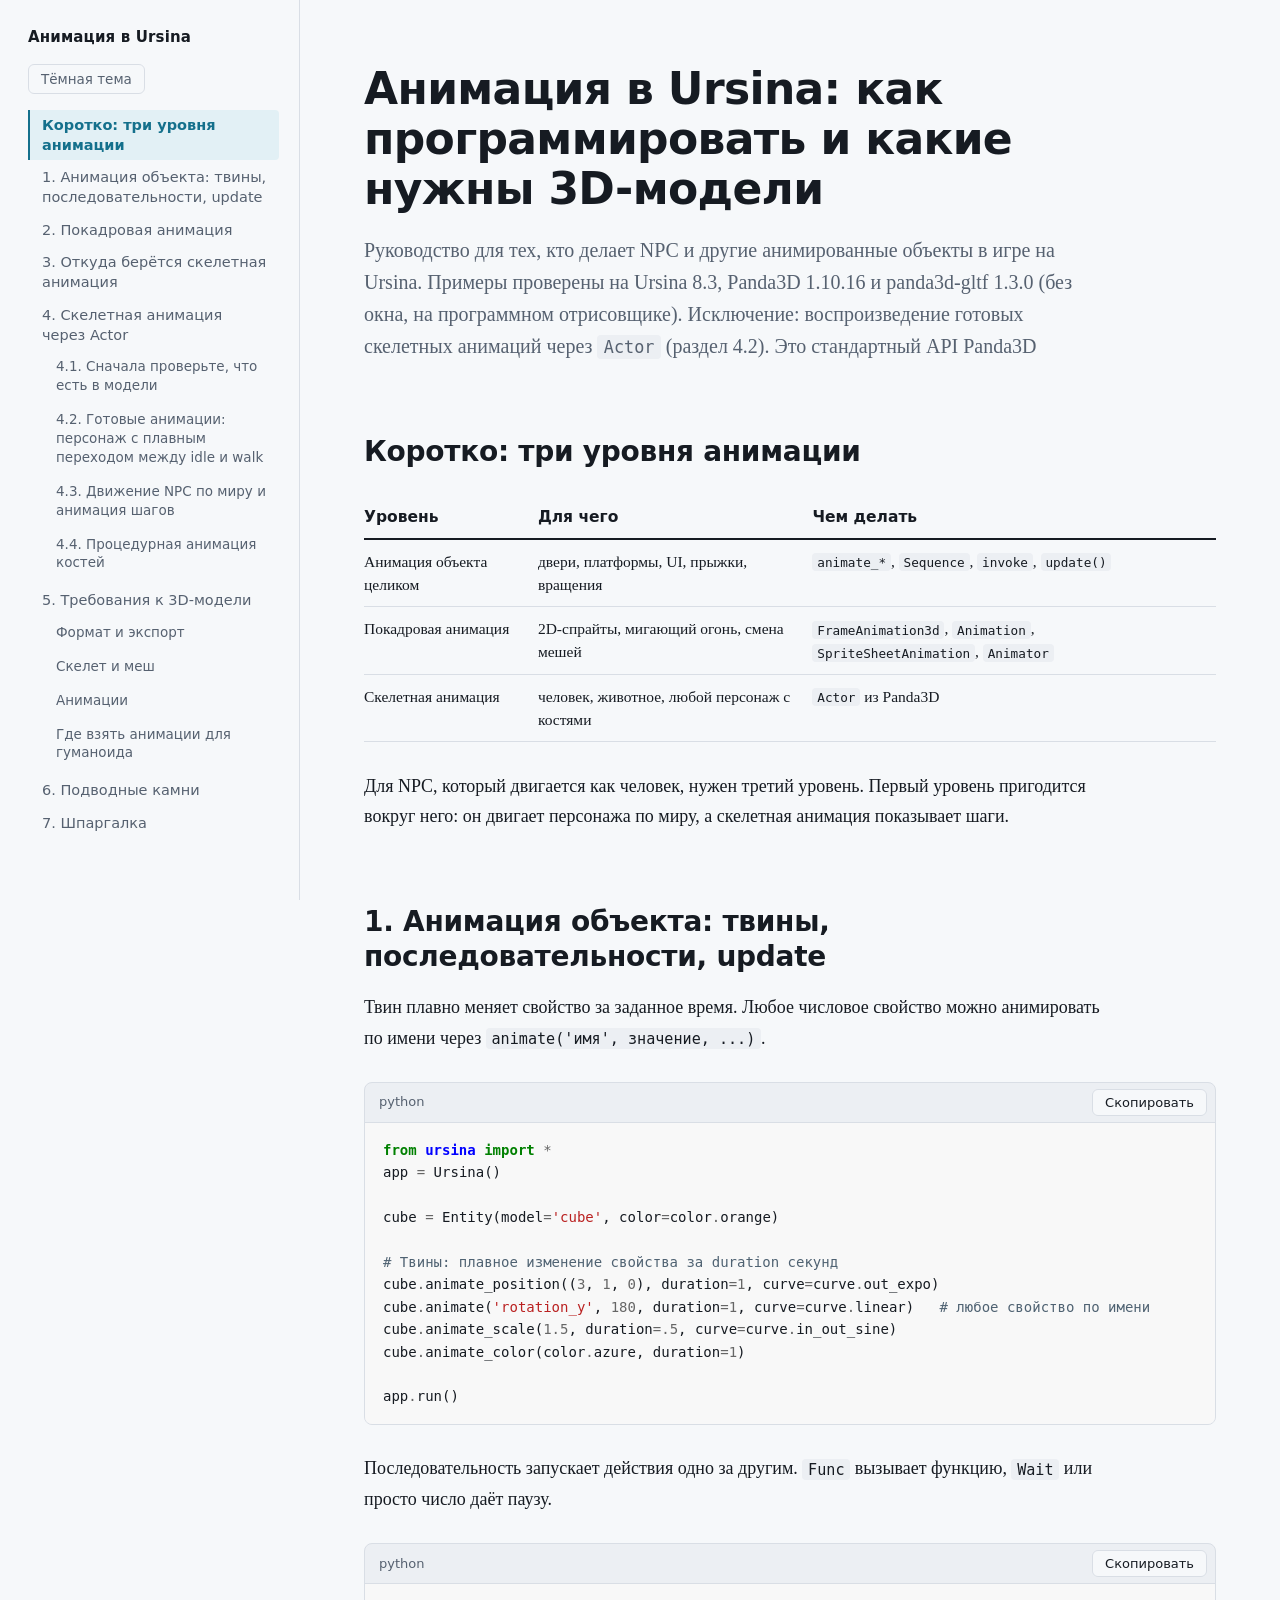
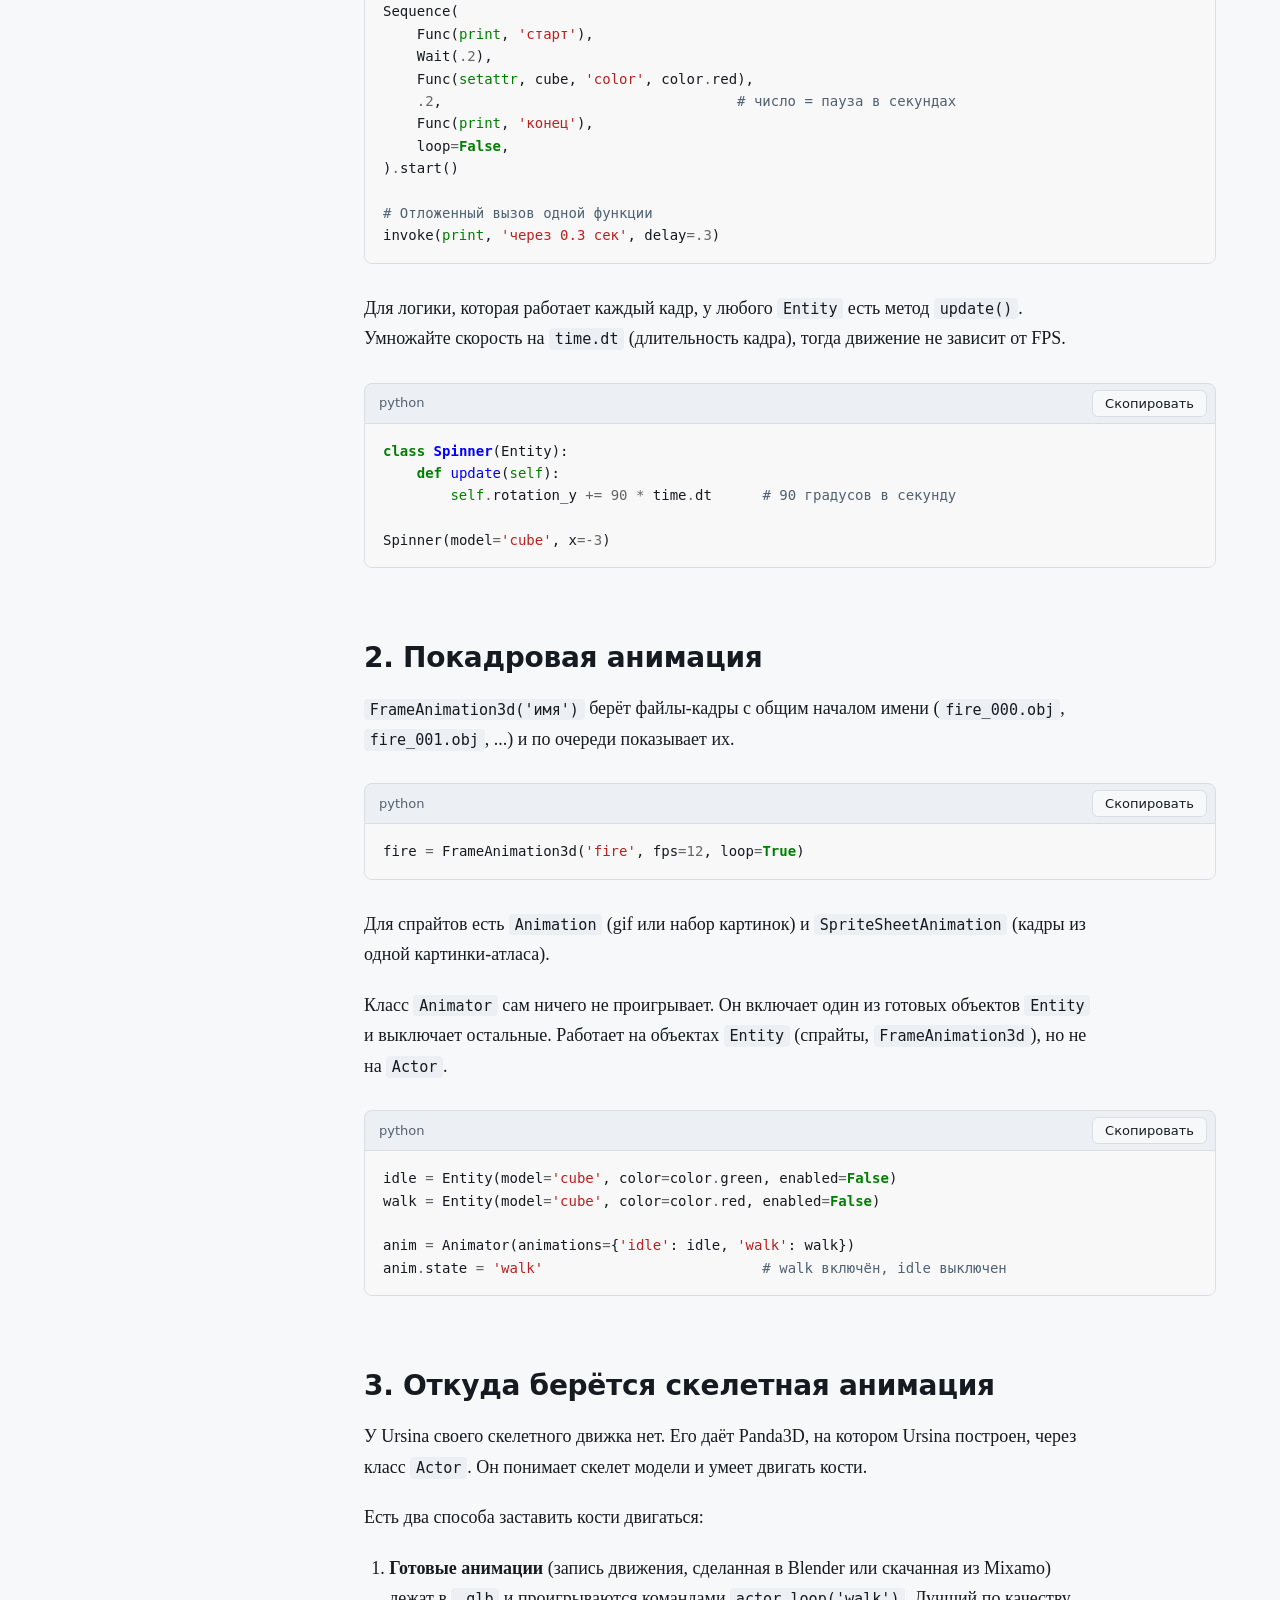
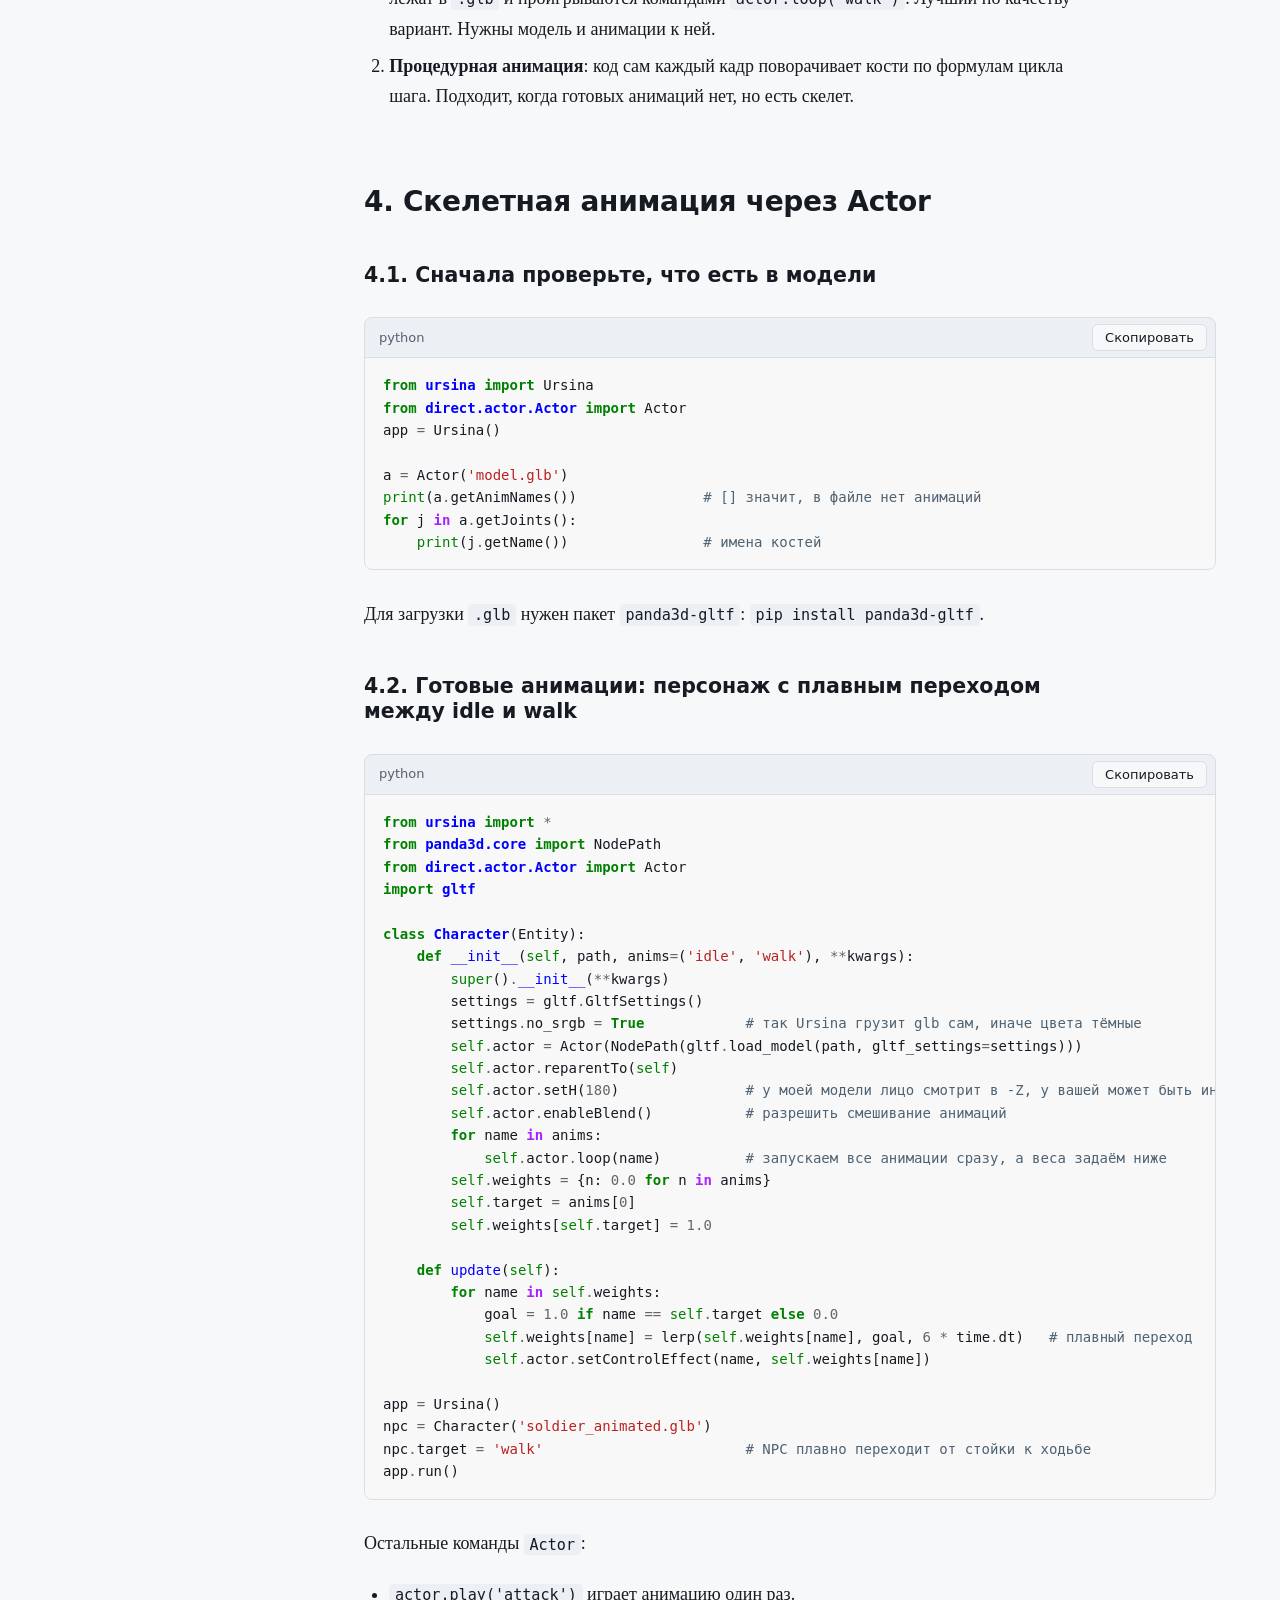
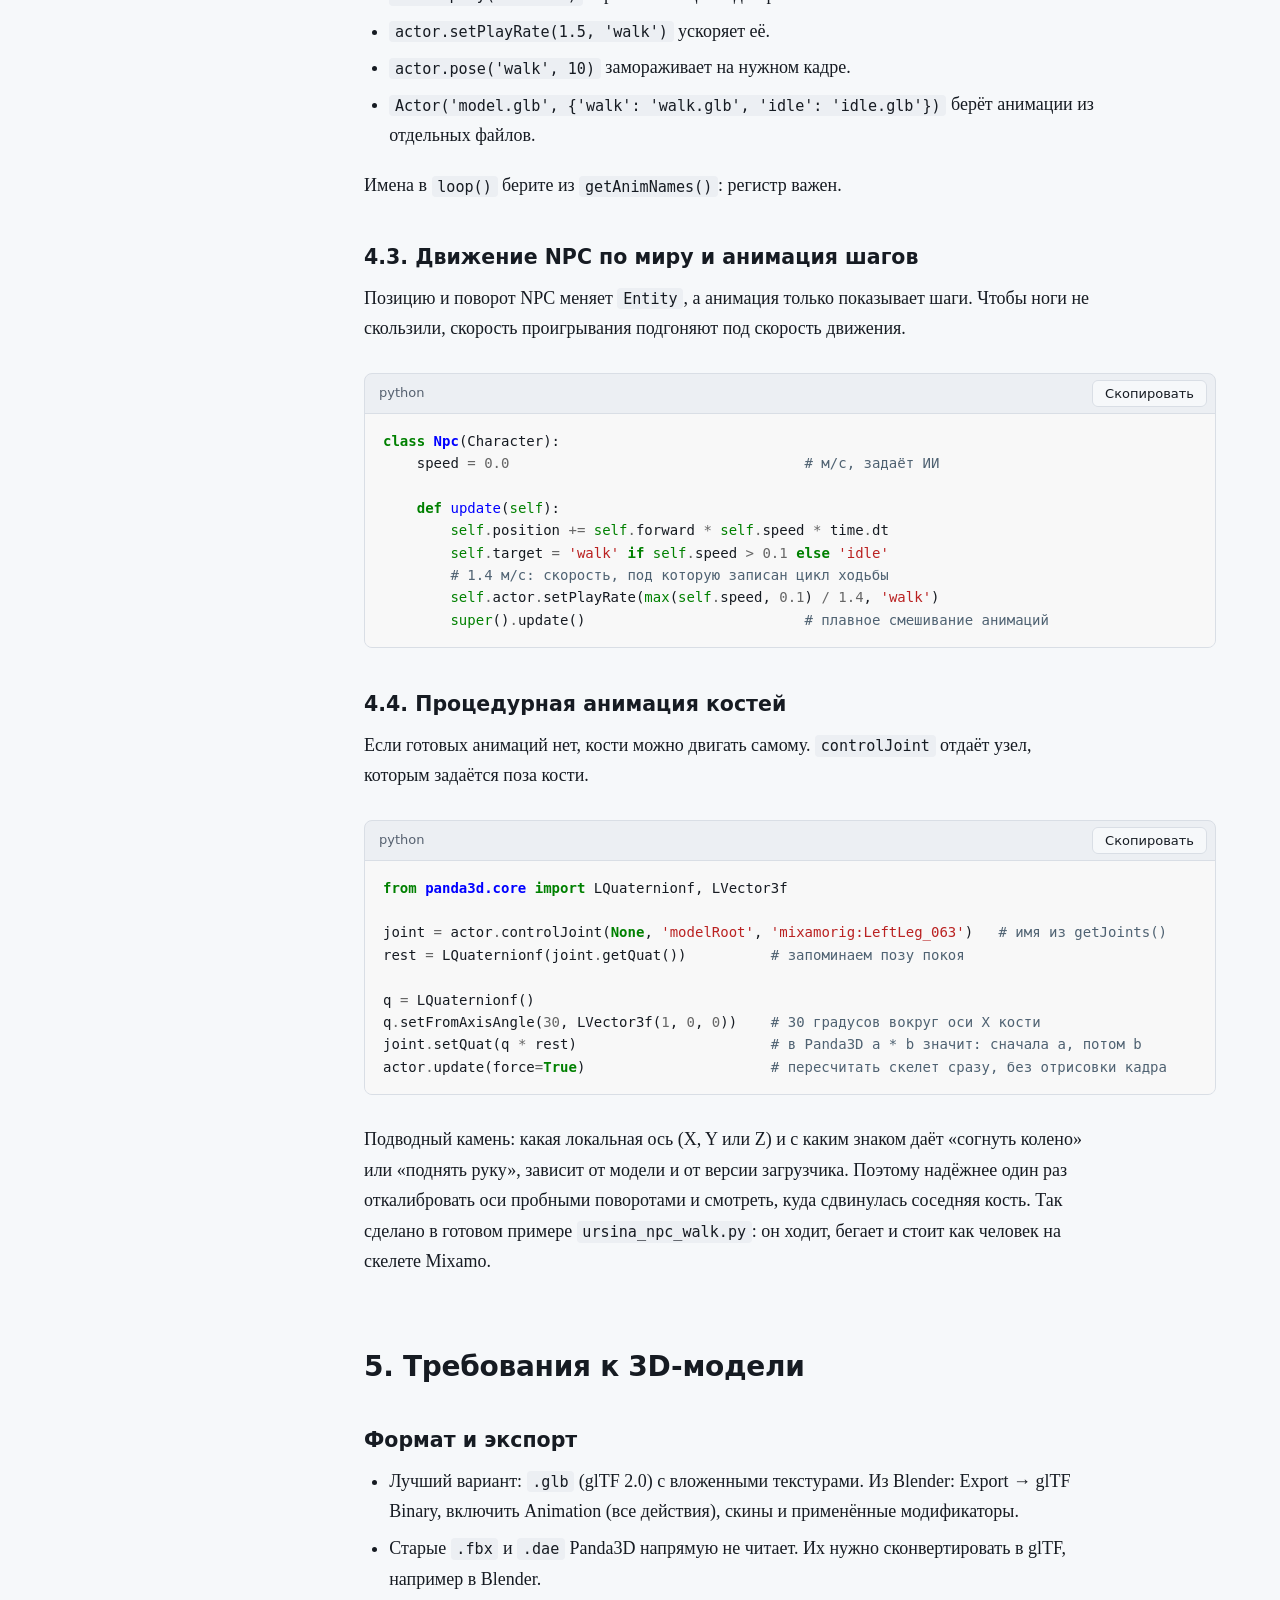
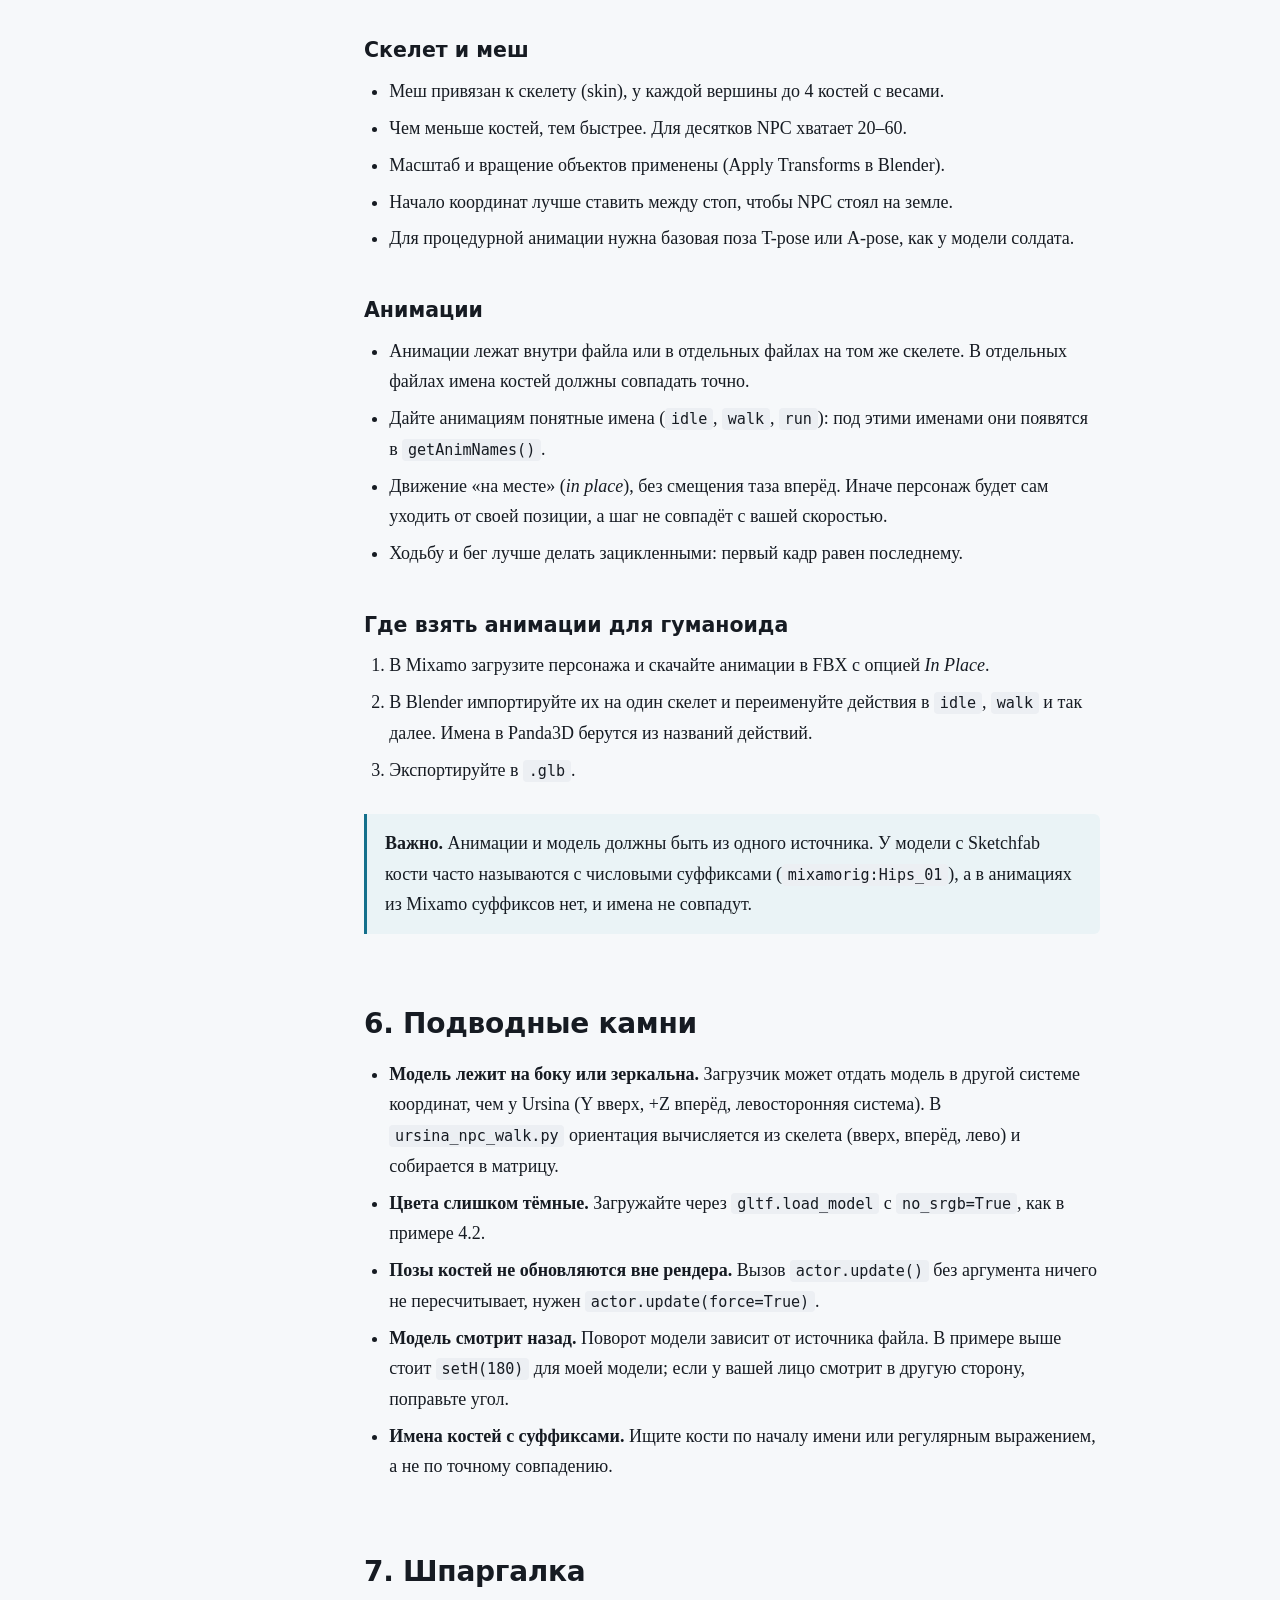
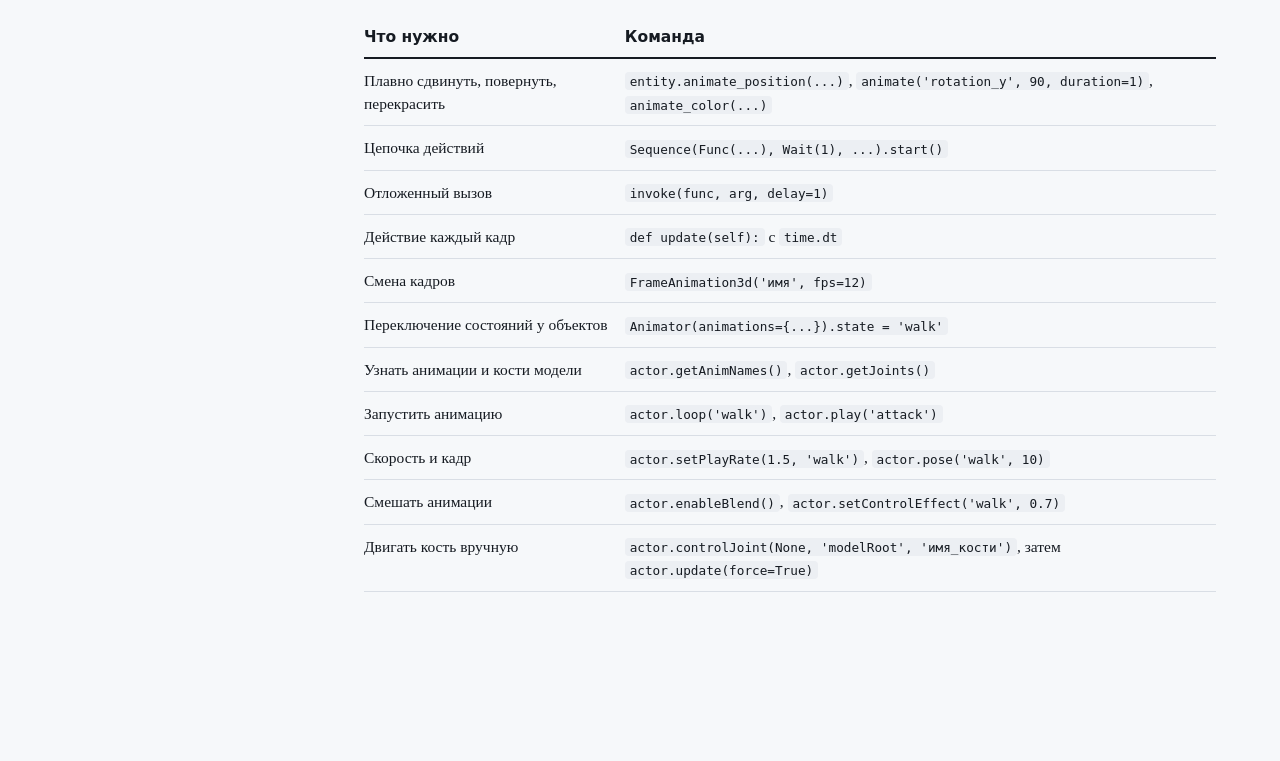
==== commit 6f7dfd2d: "Update ursina_animation_guide.html" ====
--- a/ursina_animation_guide.html
+++ b/ursina_animation_guide.html
@@ -468,7 +468,7 @@
 
   <main class="main">
     <article class="prose">
-<header class="hero"><h1 id="анимация-в-ursina-как-программировать-и-какие-нужны-3d-модели">Анимация в Ursina: как программировать и какие нужны 3D-модели</h1><p class="lead">Руководство для тех, кто делает NPC и другие анимированные объекты в игре на Ursina. Примеры проверены на Ursina 8.3, Panda3D 1.10.16 и panda3d-gltf 1.3.0 (без окна, на программном отрисовщике). Исключение: воспроизведение готовых скелетных анимаций через <code>Actor</code> (раздел 4.2). Это стандартный API Panda3D, но на готовом анимированном файле я его не запускал.</p></header>
+<header class="hero"><h1 id="анимация-в-ursina-как-программировать-и-какие-нужны-3d-модели">Анимация в Ursina: как программировать и какие нужны 3D-модели</h1><p class="lead">Руководство для тех, кто делает NPC и другие анимированные объекты в игре на Ursina. Примеры проверены на Ursina 8.3, Panda3D 1.10.16 и panda3d-gltf 1.3.0 (без окна, на программном отрисовщике). Исключение: воспроизведение готовых скелетных анимаций через <code>Actor</code> (раздел 4.2). Это стандартный API Panda3D</p></header>
 <h2 id="коротко-три-уровня-анимации">Коротко: три уровня анимации<a class="anchor" href="#коротко-три-уровня-анимации" title="Ссылка на раздел">#</a></h2>
 <div class="table-wrap"><table>
 <thead>
